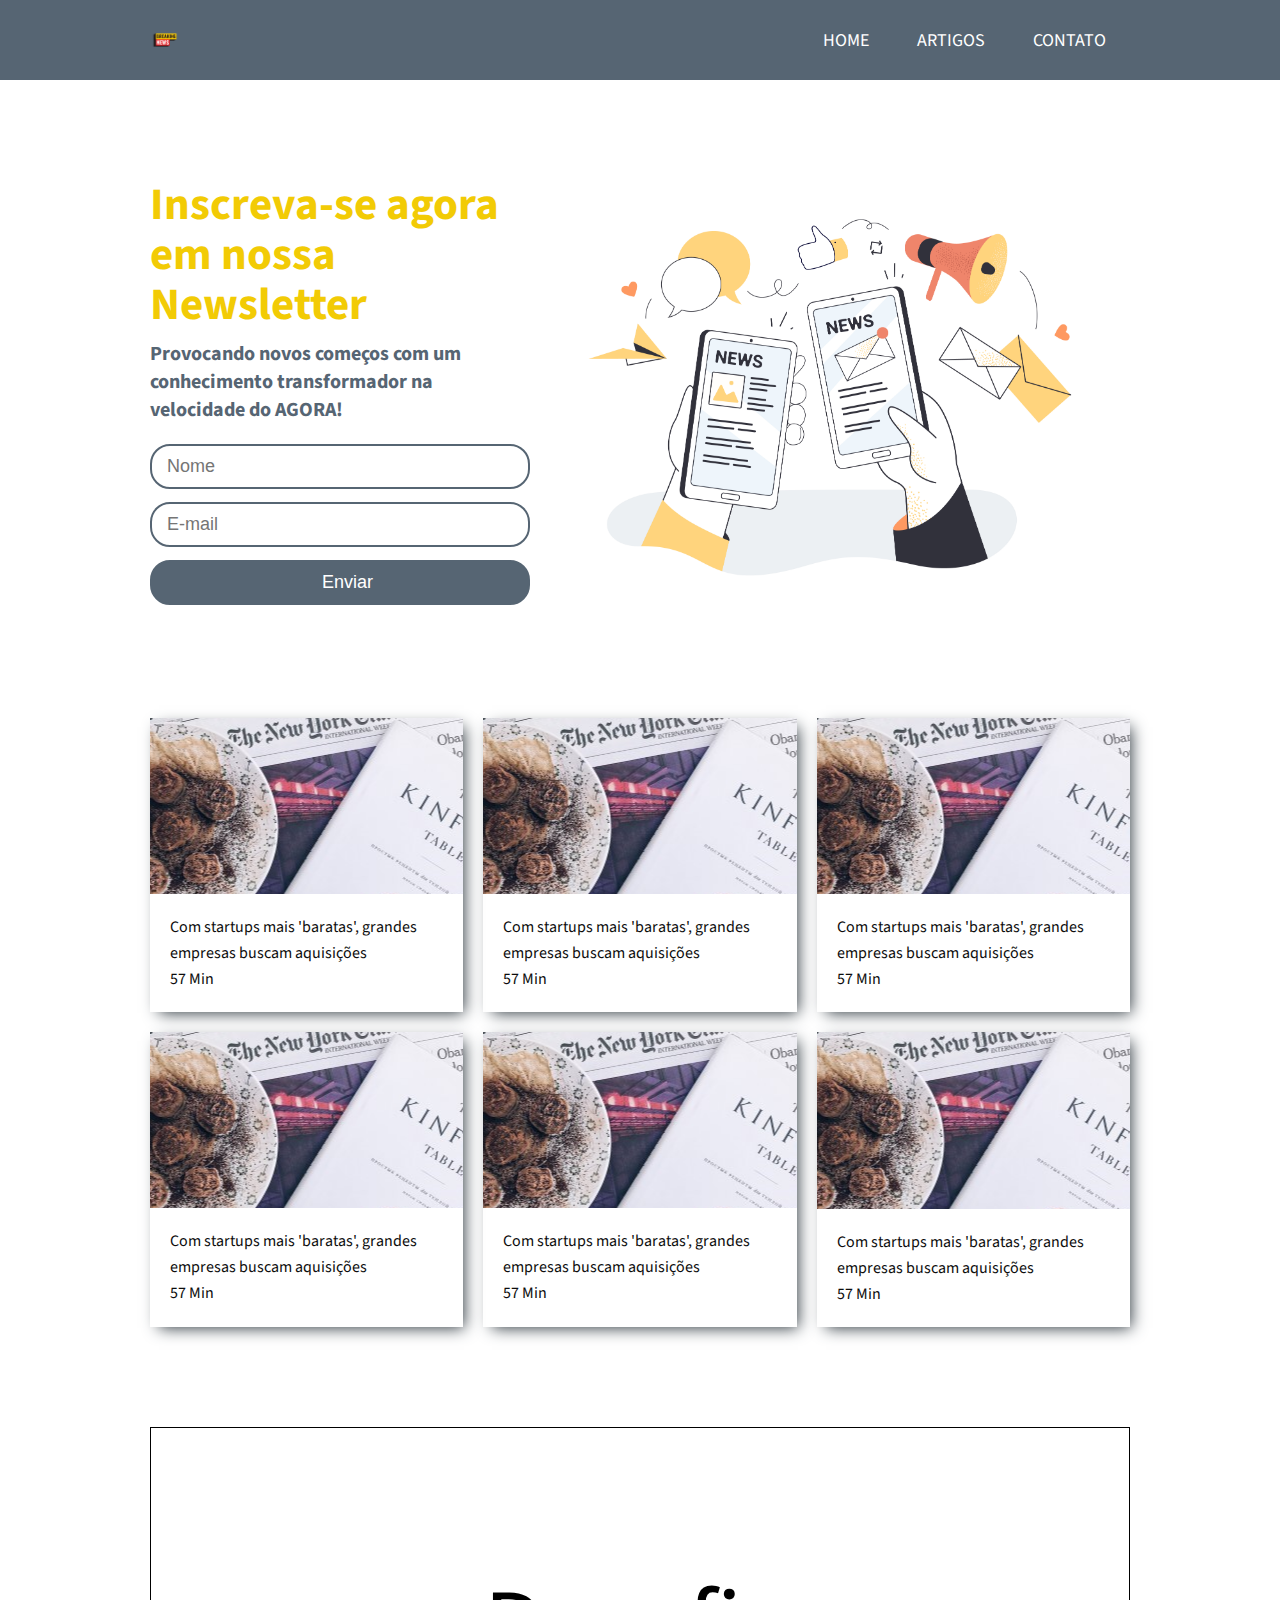
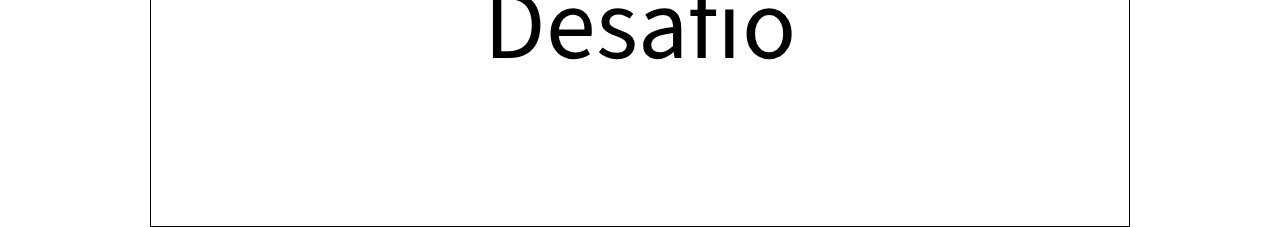
==== index.html @ 131d4e5c "primeiro upload do projeto" ====
<!DOCTYPE html>
<html lang="pt-br">
  <head>
    <title>StartSe</title>

    <meta charset="UTF-8" />
    <meta http-equiv="X-UA-Compatible" content="IE=edge" />
    <meta name="viewport" content="width=device-width, initial-scale=1.0" />

    <link rel="icon" type="image/x-icon" href="./assets/favicon.png" />
    <link rel="stylesheet" href="./styles/style.css" />
    <link rel="stylesheet" href="./styles/responsive.css" />
  </head>

  <body>
    <header>
      <div class="container">
        <img src="./assets/istockphoto-891605714-612x612-removebg-preview.png" alt="logo" />
        <div class="menu-section">
          <div class="container-menu">
            <input type="checkbox" id="checkbox-menu" />
            <label for="checkbox-menu">
              <span></span>
              <span></span>
              <span></span>
            </label>
          </div>
          <nav>
            <ul>
              <li>
                <a href="#home">Home</a>
              </li>
              <li>
                <a href="#articles">Artigos</a>
              </li>
              <li>
                <a href="#contact">Contato</a>
              </li>
            </ul>
          </nav>
        </div>
      </div>
    </header>
    <main id="home">
      <div class="container-main">
        <div>
          <h2><span>Inscreva-se agora</span></h2>
          <h2>em nossa Newsletter</h2>
          <h3>
            Provocando novos começos com um conhecimento transformador na
            velocidade do AGORA!
          </h3>
          <form>
            <input type="text" placeholder="Nome" />
            <input type="email" placeholder="E-mail" />
            <input type="submit" value="Enviar" />
          </form>
        </div>
        <img src="./assets/main-figure2.jpg" alt="" />
      </div>
    </main>
    <section id="articles" class="cards">
      <div class="card">
        <figure class="image">
          <img src="./assets/news-times.jpg" />
        </figure>

        <div class="content">
          <p class="title text--medium">
            Com startups mais 'baratas', grandes empresas buscam aquisições
          </p>
          <div class="info">
            <p class="text--medium">57 Min</p>
          </div>
        </div>
      </div>

      <div class="card">
        <figure class="image">
          <img src="./assets/news-times.jpg" />
        </figure>

        <div class="content">
          <p class="title text--medium">
            Com startups mais 'baratas', grandes empresas buscam aquisições
          </p>
          <div class="info">
            <p class="text--medium">57 Min</p>
          </div>
        </div>
      </div>

      <div class="card">
        <figure class="image">
          <img src="./assets/news-times.jpg" />
        </figure>

        <div class="content">
          <p class="title text--medium">
            Com startups mais 'baratas', grandes empresas buscam aquisições
          </p>
          <div class="info">
            <p class="text--medium">57 Min</p>
          </div>
        </div>
      </div>

      <div class="card">
        <figure class="image">
          <img src="./assets/news-times.jpg" />
        </figure>

        <div class="content">
          <p class="title text--medium">
            Com startups mais 'baratas', grandes empresas buscam aquisições
          </p>
          <div class="info">
            <p class="text--medium">57 Min</p>
          </div>
        </div>
      </div>

      <div class="card">
        <figure class="image">
          <img src="./assets/news-times.jpg" />
        </figure>

        <div class="content">
          <p class="title text--medium">
            Com startups mais 'baratas', grandes empresas buscam aquisições
          </p>
          <div class="info">
            <p class="text--medium">57 Min</p>
          </div>
        </div>
      </div>

      <div class="card">
        <figure class="image">
          <img src="./assets/news-times.jpg" />
        </figure>

        <div class="content">
          <p class="title text--medium">
            Com startups mais 'baratas', grandes empresas buscam aquisições
          </p>
          <div class="info">
            <p class="text--medium">57 Min</p>
          </div>
        </div>
      </div>
    </section>

    <section id="contact">
      <div class="desafio">Desafio</div>
    </section>

    <footer></footer>
  </body>
</html>
---- styles/style.css ----
@import url('https://fonts.googleapis.com/css2?family=Source+Sans+Pro:ital,wght@0,300;0,400;0,700;1,400&display=swap');

:root {
  font-size: 10px;
  font-family: 'Courier New', Courier, monospace;

  /*Color Variables*/
  --primary-color: #566573;
  --secondary-color: #F2CB05;
  --dark-secondary-color: #F2AC29;
  --text-color: #0D0D0D;
  --background-color: #C8C7BE;
  --hover-color:  #2F3940;
  --footer-color: #6D716C;
}

* {
  box-sizing: border-box;
text-decoration: none;
list-style: none;
margin: 0;
padding: 0;
}

html,
body {
    height: 100vh;
    font-family: "Source Sans Pro", 'Times New Roman';
    text-rendering: optimizeLegibility;
    -webkit-font-smoothing: antialiased;
} 

/* =====HEADER===== */

header {
    background-color: var(--primary-color);
}

header .container{
    display: flex;
    align-items: center;
    justify-content: space-between;
    max-width: 980px;
    height: 80px;
    margin: auto;
}

header nav ul{
    display: flex;
}

header nav ul li {
    list-style: none;
}

header nav ul li a {
    text-decoration: none;
    color: white;
    text-transform: uppercase;
    font-size: 18px;
    padding: 24px;
    transition: all 250ms linear 0s;
}

header nav ul li a:hover {
    background: rgba(255,255,255,0.15);
}

header .container img{
    height: 30px;
}

/* MAIN */
main {
    margin-bottom: 100px;
}

main .container-main{
    display: flex;
    align-items: center;
    justify-content: space-between;
    max-width: 980px;
    margin: 100px auto 0px auto;
}

h2{
    color: var(--secondary-color);
    font-size: 45px;
    line-height: 50px;
    font-weight: bold;
}

h3{
    color: var(--primary-color);
    font-size: 20px;
    line-height: 28px;
    margin: 10px 0;
}

form {
    margin-top: 20px;
}

form input {
    width: 380px;
    padding-left: 15px;
    font-size: 18px;
    height: 45px;
    margin-bottom: 13px;
    border-radius: 20px;
    border: 2px solid var(--primary-color);
}
form [type="submit"] {
    background-color: var(--primary-color);
    color: white;
}
form [type="submit"]:hover {
    cursor: pointer;
}

main .container-main img{
    width: 600px;
}

/* CARDS */

.cards {
    width: 90%;
    max-width: 980px;
    margin: auto;
    display: grid;
    grid-template-columns: repeat(auto-fit, minmax(250px, 1fr));
    grid-gap: 20px;
}

.text--medium{
    font-size: 16px;
    line-height: 26px;
    font-weight: 400;
    color: var(--text-color);
}

.card{
    display: flex;
    flex-direction: column;
    cursor: pointer;
    box-shadow: 5px 5px 15px -4px var(--hover-color);
    transition: all 0.3s ease 0s;
}

.card:hover{
    transform: translateY(-7px);
}

.image {
    width: 100%;
    padding-top: 56.25%;
    overflow: hidden;
    position: relative;
}

.image img {
    position: absolute;
    border-radius: 10px;
    top: 50%;
    left: 50%;
    transform: translate(-50%, -50%);
}

.content {
    margin:20px;
}

.title{
    margin-bottom:0px;
}

.desafio {
    font-size: 100px;
    display: flex;
    justify-content: center;
    height:400px;
    align-items: center;
    border: 1px solid black;
    margin: 100px auto;
    max-width: 980px;
}
---- styles/responsive.css ----
@media (max-width: 1000px){
  main .container-main div{
      margin: auto;
  }
  main .container-main img{
      display: none;
  }
  h2 {
      margin-left: 50px;
  }
  div h3 {
      margin-left: 50px;
  }
  form{
      display: flex;
      align-items: center;
      width: 100%;
      padding-top: 30px;
      text-align: center;
      flex-direction: column;
  }
  input {
      margin:12px;
  }

  .container {
    padding: 0px 20px;
}
}

@media (min-height: 631px) {
  .container-menu{
      display: none;
  }
}

@media (max-width: 630px) {
  nav {
      display: none;
  }
  main .container-menu img{
      display: none;
  }
  .container-menu{
      height: 100%;
      display:flex;
      align-items: center;
      justify-content: center;
  }

  #checkbox-menu {
      position: absolute;
      opacity: 0;
  }

  label{
      cursor: pointer;
      position: relative;
      display: block;
      height: 22px;
      width: 30px;
  }

  label span{
      position: absolute;
      display: block;
      height: 5px;
      width: 100%;
      background: white;
      border-radius: 30px;
      transition: 0.25s ease-in-out;
  }

  label span:nth-child(1){
      top: 0;
  }
  label span:nth-child(2){
      top: 8px;
  }
  label span:nth-child(3){
      top: 16px;
  }

  #checkbox-menu:checked + label span:nth-child(1){
      transform: rotate(-45deg);
      top: 8px
  }
  #checkbox-menu:checked + label span:nth-child(2){
      opacity: 0;
  }
  #checkbox-menu:checked + label span:nth-child(3){
      transform: rotate(45deg);
      top: 8px
  }

}
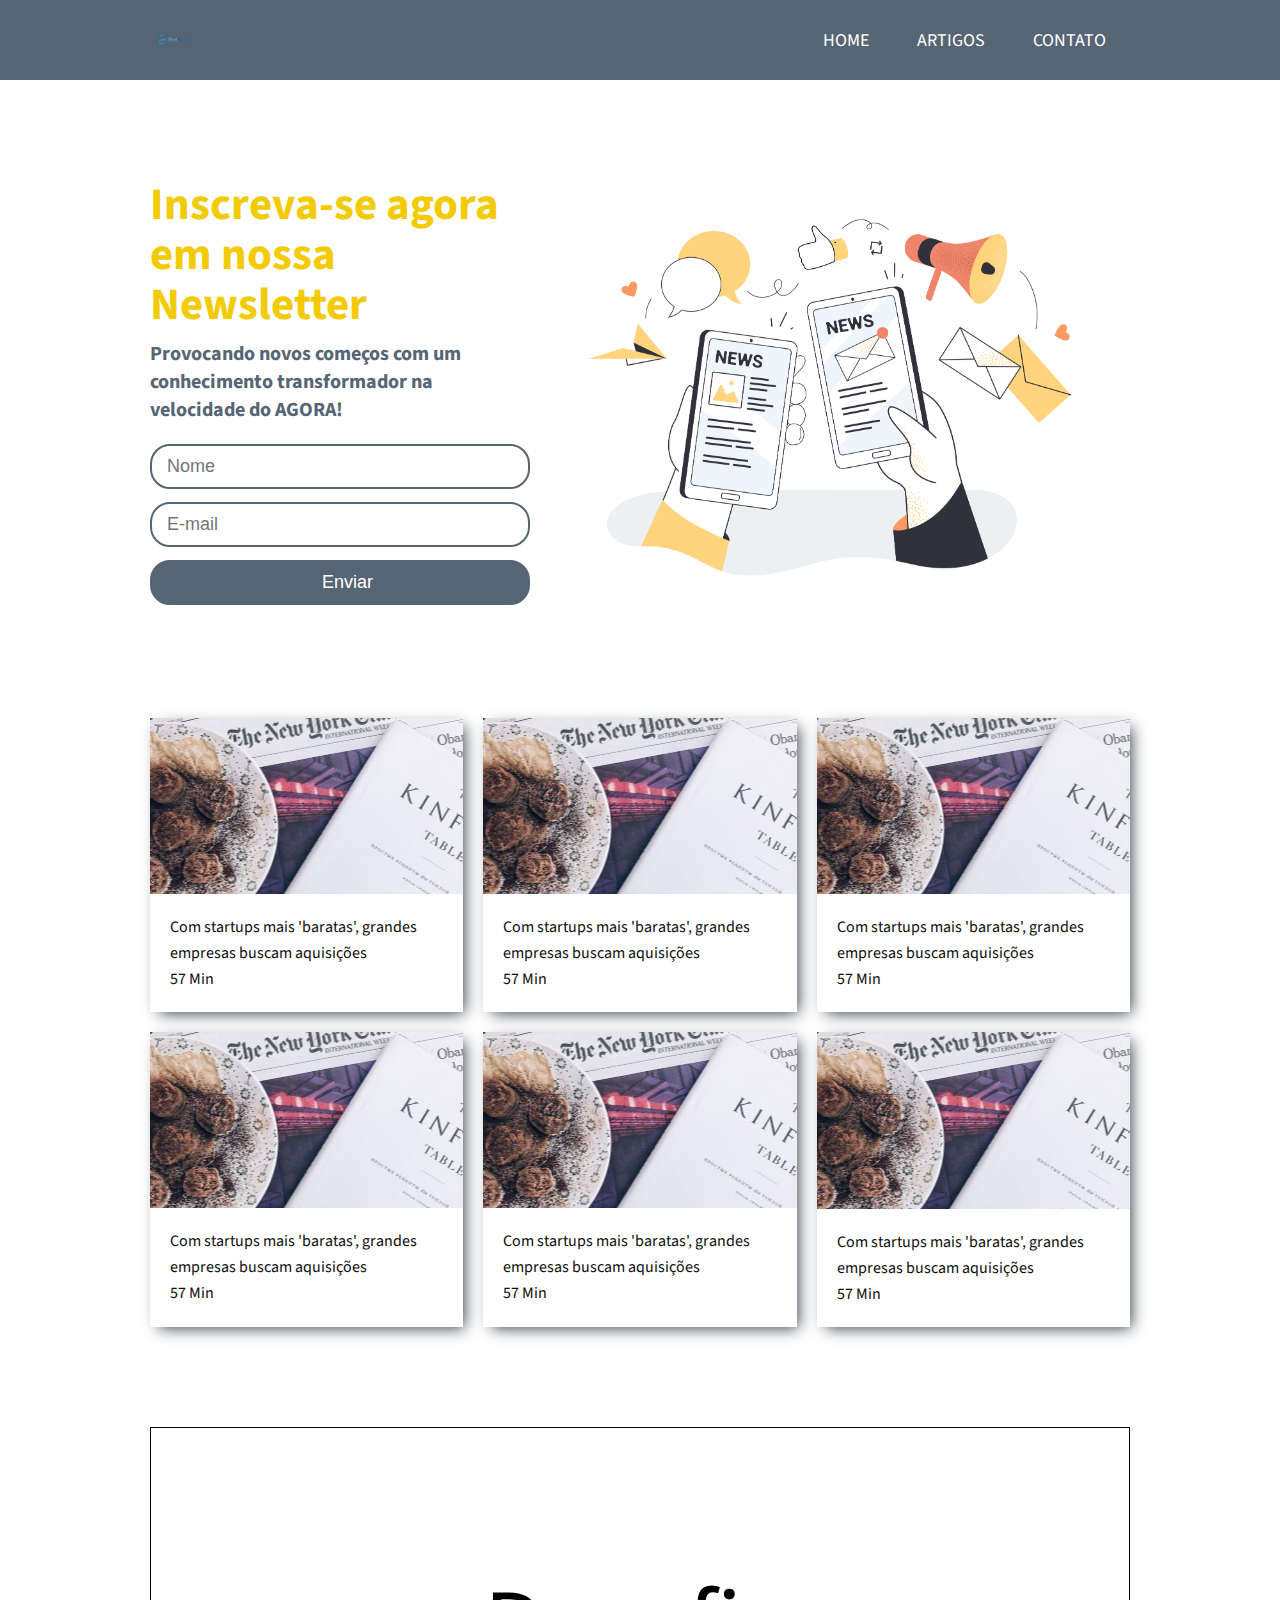
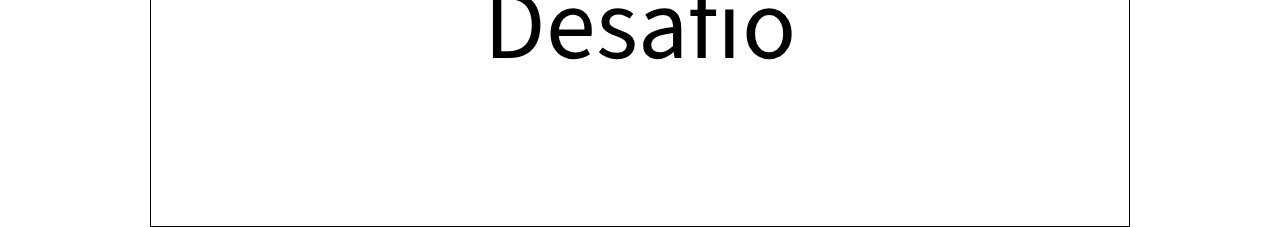
==== commit 8efb6caf: "limpeza de arquivos" ====
--- a/index.html
+++ b/index.html
@@ -15,7 +15,7 @@
   <body>
     <header>
       <div class="container">
-        <img src="./assets/istockphoto-891605714-612x612-removebg-preview.png" alt="logo" />
+        <img src="./assets/logo.png" alt="logo" />
         <div class="menu-section">
           <div class="container-menu">
             <input type="checkbox" id="checkbox-menu" />
@@ -56,7 +56,7 @@
             <input type="submit" value="Enviar" />
           </form>
         </div>
-        <img src="./assets/main-figure2.jpg" alt="" />
+        <img src="./assets/main-figure.jpg" alt="" />
       </div>
     </main>
     <section id="articles" class="cards">
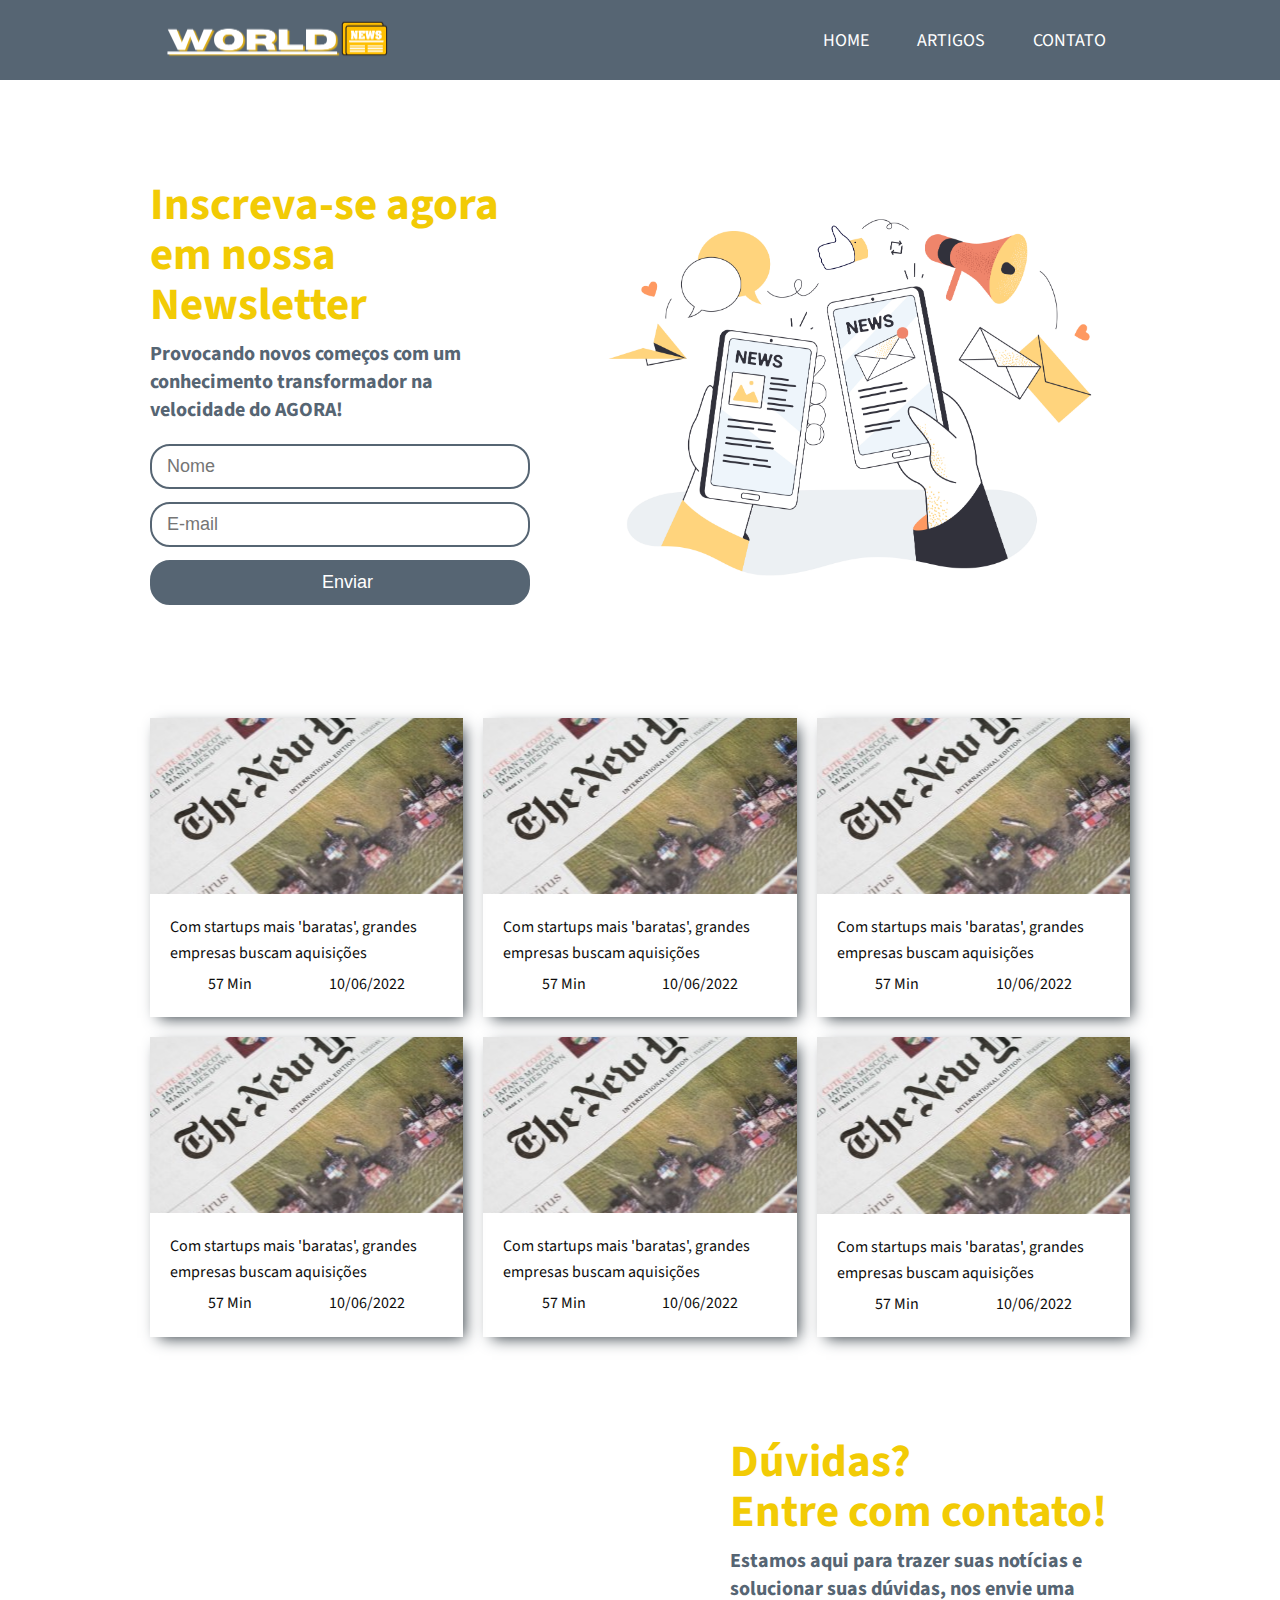
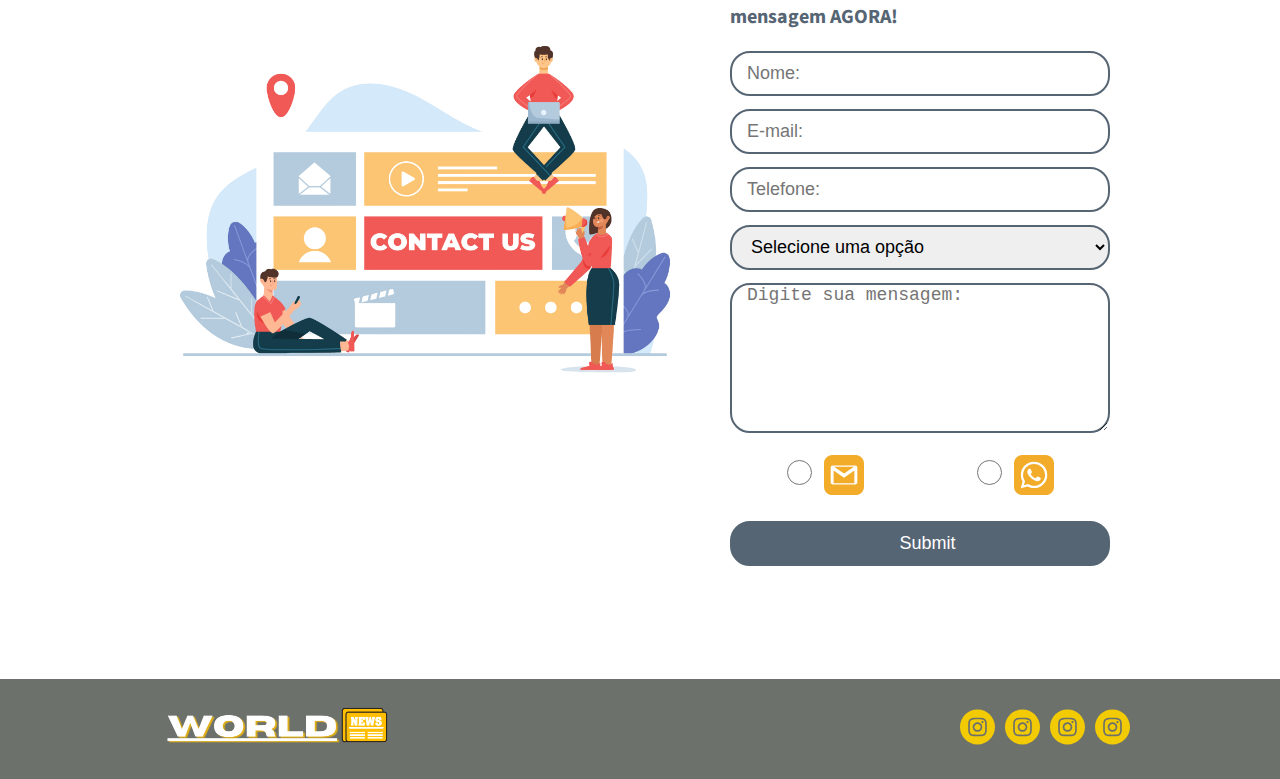
==== commit f927b632: "create contact section and footer" ====
--- a/index.html
+++ b/index.html
@@ -41,6 +41,7 @@
         </div>
       </div>
     </header>
+
     <main id="home">
       <div class="container-main">
         <div>
@@ -56,105 +57,183 @@
             <input type="submit" value="Enviar" />
           </form>
         </div>
-        <img src="./assets/main-figure.jpg" alt="" />
+        <img src="./assets/main-figure.jpg" alt="pessoas com celulares acompanhando a notícia de nossa newsletter" />
       </div>
     </main>
+    
     <section id="articles" class="cards">
       <div class="card">
         <figure class="image">
-          <img src="./assets/news-times.jpg" />
-        </figure>
-
-        <div class="content">
-          <p class="title text--medium">
-            Com startups mais 'baratas', grandes empresas buscam aquisições
-          </p>
-          <div class="info">
-            <p class="text--medium">57 Min</p>
-          </div>
-        </div>
-      </div>
-
-      <div class="card">
-        <figure class="image">
-          <img src="./assets/news-times.jpg" />
-        </figure>
-
-        <div class="content">
-          <p class="title text--medium">
-            Com startups mais 'baratas', grandes empresas buscam aquisições
-          </p>
-          <div class="info">
-            <p class="text--medium">57 Min</p>
-          </div>
-        </div>
-      </div>
-
-      <div class="card">
-        <figure class="image">
-          <img src="./assets/news-times.jpg" />
-        </figure>
-
-        <div class="content">
-          <p class="title text--medium">
-            Com startups mais 'baratas', grandes empresas buscam aquisições
-          </p>
-          <div class="info">
-            <p class="text--medium">57 Min</p>
-          </div>
-        </div>
-      </div>
-
-      <div class="card">
-        <figure class="image">
-          <img src="./assets/news-times.jpg" />
-        </figure>
-
-        <div class="content">
-          <p class="title text--medium">
-            Com startups mais 'baratas', grandes empresas buscam aquisições
-          </p>
-          <div class="info">
-            <p class="text--medium">57 Min</p>
-          </div>
-        </div>
-      </div>
-
-      <div class="card">
-        <figure class="image">
-          <img src="./assets/news-times.jpg" />
-        </figure>
-
-        <div class="content">
-          <p class="title text--medium">
-            Com startups mais 'baratas', grandes empresas buscam aquisições
-          </p>
-          <div class="info">
-            <p class="text--medium">57 Min</p>
-          </div>
-        </div>
-      </div>
-
-      <div class="card">
-        <figure class="image">
-          <img src="./assets/news-times.jpg" />
-        </figure>
-
-        <div class="content">
-          <p class="title text--medium">
-            Com startups mais 'baratas', grandes empresas buscam aquisições
-          </p>
-          <div class="info">
-            <p class="text--medium">57 Min</p>
+          <img src="./assets/news-times-new-roman.jpg" />
+        </figure>
+
+        <div class="content">
+          <p class="title text--medium">
+            Com startups mais 'baratas', grandes empresas buscam aquisições
+          </p>
+          <div class="info">
+            <p class="text--medium">57 Min</p>
+            <p class="text--medium">10/06/2022</p>
+          </div>
+        </div>
+      </div>
+
+      <div class="card">
+        <figure class="image">
+          <img src="./assets/news-times-new-roman.jpg" />
+        </figure>
+
+        <div class="content">
+          <p class="title text--medium">
+            Com startups mais 'baratas', grandes empresas buscam aquisições
+          </p>
+          <div class="info">
+            <p class="text--medium">57 Min</p>
+            <p class="text--medium">10/06/2022</p>
+          </div>
+        </div>
+      </div>
+
+      <div class="card">
+        <figure class="image">
+          <img src="./assets/news-times-new-roman.jpg" />
+        </figure>
+
+        <div class="content">
+          <p class="title text--medium">
+            Com startups mais 'baratas', grandes empresas buscam aquisições
+          </p>
+          <div class="info">
+            <p class="text--medium">57 Min</p>
+            <p class="text--medium">10/06/2022</p>
+          </div>
+        </div>
+      </div>
+
+      <div class="card">
+        <figure class="image">
+          <img src="./assets/news-times-new-roman.jpg" />
+        </figure>
+
+        <div class="content">
+          <p class="title text--medium">
+            Com startups mais 'baratas', grandes empresas buscam aquisições
+          </p>
+          <div class="info">
+            <p class="text--medium">57 Min</p>
+            <p class="text--medium">10/06/2022</p>
+          </div>
+        </div>
+      </div>
+
+      <div class="card">
+        <figure class="image">
+          <img src="./assets/news-times-new-roman.jpg" />
+        </figure>
+
+        <div class="content">
+          <p class="title text--medium">
+            Com startups mais 'baratas', grandes empresas buscam aquisições
+          </p>
+          <div class="info">
+            <p class="text--medium">57 Min</p>
+            <p class="text--medium">10/06/2022</p>
+          </div>
+        </div>
+      </div>
+
+      <div class="card">
+        <figure class="image">
+          <img src="./assets/news-times-new-roman.jpg" />
+        </figure>
+
+        <div class="content">
+          <p class="title text--medium">
+            Com startups mais 'baratas', grandes empresas buscam aquisições
+          </p>
+          <div class="info">
+            <p class="text--medium">57 Min</p>
+            <p class="text--medium">10/06/2022</p>
           </div>
         </div>
       </div>
     </section>
 
     <section id="contact">
-      <div class="desafio">Desafio</div>
+      <div class="container-contact">
+        <img src="./assets/contact.png" alt="" />
+        <div>
+          <h2><span>Dúvidas?</span></h2>
+          <h2>Entre com contato!</h2>
+          <h3>
+          Estamos aqui para trazer suas notícias e solucionar suas dúvidas, nos envie uma mensagem AGORA!
+          </h3>
+          <form>
+              <input type="text" placeholder="Nome:" required>
+              <input type="email" placeholder="E-mail:" required>
+              <input type="tel" placeholder="Telefone:" maxlength="11" required>
+
+              <select id="opt" required>
+                <option id=”nule” selected>Selecione uma opção</option>    
+                <option id=”reclamation”>Reclamação</option>    
+                <option id=”question”>Dúvida</option>    
+                <option id=”review”>Avaliação</option>    
+                <option id=”idea”>Sugestão</option>    
+              </select>
+
+              <textarea placeholder="Digite sua mensagem:"></textarea required>
+
+
+                <ul class="options">
+                  <li class="option">
+                    <input name="option" type="radio" id="option-e">
+                      <label for="option-e">
+                        <svg width="40" height="40" viewBox="0 0 24 24" xmlns="http://www.w3.org/2000/svg" fill-rule="evenodd" clip-rule="evenodd"><path d="M19 24h-14c-2.761 0-5-2.239-5-5v-14c0-2.761 2.239-5 5-5h14c2.762 0 5 2.239 5 5v14c0 2.761-2.238 5-5 5zm-.141-6.333c.63 0 1.141-.512 1.141-1.142v-9.05c0-.63-.511-1.142-1.141-1.142h-13.718c-.63 0-1.141.512-1.141 1.142v9.05c0 .63.511 1.142 1.141 1.142h13.718zm-6.859-4.058l-6.228-4.321-.014 7.712h12.457v-7.712l-6.215 4.321zm5.913-6.609c-1.745 1.215-5.913 4.153-5.913 4.153l-5.947-4.153h11.86z"/></svg>
+                      </label>
+                    </li>
+
+                  <li class="option contact-w">
+                    <input name="option" type="radio" id="option-w">
+                      <label for="option-w"><svg xmlns="http://www.w3.org/2000/svg" width="40" height="40" viewBox="0 0 24 24"><path d="M12.036 5.339c-3.635 0-6.591 2.956-6.593 6.589-.001 1.483.434 2.594 1.164 3.756l-.666 2.432 2.494-.654c1.117.663 2.184 1.061 3.595 1.061 3.632 0 6.591-2.956 6.592-6.59.003-3.641-2.942-6.593-6.586-6.594zm3.876 9.423c-.165.463-.957.885-1.337.942-.341.051-.773.072-1.248-.078-.288-.091-.657-.213-1.129-.417-1.987-.858-3.285-2.859-3.384-2.991-.099-.132-.809-1.074-.809-2.049 0-.975.512-1.454.693-1.653.182-.2.396-.25.528-.25l.38.007c.122.006.285-.046.446.34.165.397.561 1.372.611 1.471.049.099.083.215.016.347-.066.132-.099.215-.198.33l-.297.347c-.099.099-.202.206-.087.404.116.198.513.847 1.102 1.372.757.675 1.395.884 1.593.983.198.099.314.083.429-.05.116-.132.495-.578.627-.777s.264-.165.446-.099 1.156.545 1.354.645c.198.099.33.149.38.231.049.085.049.482-.116.945zm3.088-14.762h-14c-2.761 0-5 2.239-5 5v14c0 2.761 2.239 5 5 5h14c2.762 0 5-2.239 5-5v-14c0-2.761-2.238-5-5-5zm-6.967 19.862c-1.327 0-2.634-.333-3.792-.965l-4.203 1.103 1.125-4.108c-.694-1.202-1.059-2.566-1.058-3.964.002-4.372 3.558-7.928 7.928-7.928 2.121.001 4.112.827 5.609 2.325s2.321 3.491 2.32 5.609c-.002 4.372-3.559 7.928-7.929 7.928z"/></svg></label>
+                  </li>
+                </ul>
+              <input type="submit" placeholder="Enviar">
+          </form>
+        </div>
+      </div>
     </section>
 
-    <footer></footer>
+    <footer>
+      <div class="container">
+      <figure>
+        <img src="./assets/logo.png" alt="logo da newsletter worldnews"> 
+      </figure>
+
+      <div>
+        <ul class="social-links">
+          <li><a><svg width="48" height="48" viewBox="0 0 48 48" fill="none" xmlns="http://www.w3.org/2000/svg">
+<path fill-rule="evenodd" clip-rule="evenodd" d="M0 24C0 10.7452 10.7452 0 24 0C37.2548 0 48 10.7452 48 24C48 37.2548 37.2548 48 24 48C10.7452 48 0 37.2548 0 24ZM24.0012 11.2C20.5249 11.2 20.0886 11.2152 18.7233 11.2773C17.3606 11.3397 16.4305 11.5555 15.6166 11.872C14.7747 12.1989 14.0606 12.6363 13.3491 13.348C12.6371 14.0595 12.1997 14.7736 11.8717 15.6152C11.5544 16.4294 11.3384 17.3598 11.2771 18.7219C11.216 20.0873 11.2 20.5238 11.2 24.0001C11.2 27.4764 11.2155 27.9114 11.2773 29.2767C11.34 30.6394 11.5557 31.5695 11.872 32.3834C12.1992 33.2253 12.6365 33.9394 13.3483 34.6509C14.0595 35.3629 14.7736 35.8013 15.615 36.1283C16.4294 36.4448 17.3598 36.6605 18.7222 36.7229C20.0876 36.7851 20.5236 36.8003 23.9996 36.8003C27.4762 36.8003 27.9111 36.7851 29.2765 36.7229C30.6391 36.6605 31.5703 36.4448 32.3848 36.1283C33.2264 35.8013 33.9394 35.3629 34.6506 34.6509C35.3626 33.9394 35.8 33.2253 36.128 32.3837C36.4427 31.5695 36.6587 30.6391 36.7227 29.277C36.784 27.9116 36.8 27.4764 36.8 24.0001C36.8 20.5238 36.784 20.0876 36.7227 18.7222C36.6587 17.3595 36.4427 16.4294 36.128 15.6155C35.8 14.7736 35.3626 14.0595 34.6506 13.348C33.9386 12.636 33.2266 12.1987 32.384 11.872C31.5679 11.5555 30.6373 11.3397 29.2746 11.2773C27.9092 11.2152 27.4746 11.2 23.9972 11.2H24.0012Z" fill="black"/>
+<path fill-rule="evenodd" clip-rule="evenodd" d="M22.8529 13.5067C23.1937 13.5062 23.574 13.5067 24.0012 13.5067C27.4188 13.5067 27.8239 13.519 29.1735 13.5803C30.4215 13.6374 31.0989 13.8459 31.5501 14.0211C32.1474 14.2531 32.5733 14.5304 33.021 14.9784C33.469 15.4264 33.7464 15.8531 33.9789 16.4505C34.1541 16.9011 34.3629 17.5785 34.4197 18.8265C34.481 20.1758 34.4944 20.5812 34.4944 23.9972C34.4944 27.4132 34.481 27.8186 34.4197 29.1679C34.3626 30.4159 34.1541 31.0933 33.9789 31.5439C33.7469 32.1413 33.469 32.5666 33.021 33.0144C32.573 33.4624 32.1477 33.7397 31.5501 33.9717C31.0994 34.1477 30.4215 34.3557 29.1735 34.4128C27.8242 34.4741 27.4188 34.4874 24.0012 34.4874C20.5833 34.4874 20.1782 34.4741 18.8289 34.4128C17.5809 34.3552 16.9035 34.1466 16.4521 33.9714C15.8547 33.7394 15.428 33.4621 14.98 33.0141C14.532 32.5661 14.2547 32.1405 14.0222 31.5429C13.847 31.0922 13.6382 30.4149 13.5814 29.1669C13.52 27.8175 13.5078 27.4122 13.5078 23.994C13.5078 20.5758 13.52 20.1726 13.5814 18.8233C13.6384 17.5753 13.847 16.8979 14.0222 16.4467C14.2542 15.8494 14.532 15.4227 14.98 14.9747C15.428 14.5267 15.8547 14.2494 16.4521 14.0168C16.9033 13.8408 17.5809 13.6328 18.8289 13.5755C20.0097 13.5222 20.4673 13.5062 22.8529 13.5035V13.5067ZM30.8338 15.632C29.9858 15.632 29.2978 16.3193 29.2978 17.1675C29.2978 18.0155 29.9858 18.7035 30.8338 18.7035C31.6818 18.7035 32.3698 18.0155 32.3698 17.1675C32.3698 16.3195 31.6818 15.632 30.8338 15.632ZM24.0012 17.4267C20.371 17.4267 17.4278 20.37 17.4278 24.0001C17.4278 27.6303 20.371 30.5722 24.0012 30.5722C27.6314 30.5722 30.5735 27.6303 30.5735 24.0001C30.5735 20.37 27.6314 17.4267 24.0012 17.4267Z" fill="black"/>
+<path fill-rule="evenodd" clip-rule="evenodd" d="M24.0012 19.7334C26.3575 19.7334 28.2679 21.6436 28.2679 24.0001C28.2679 26.3564 26.3575 28.2668 24.0012 28.2668C21.6446 28.2668 19.7345 26.3564 19.7345 24.0001C19.7345 21.6436 21.6446 19.7334 24.0012 19.7334Z" fill="black"/>
+</svg></a></li>
+          <li><svg width="48" height="48" viewBox="0 0 48 48" fill="none" xmlns="http://www.w3.org/2000/svg">
+<path fill-rule="evenodd" clip-rule="evenodd" d="M0 24C0 10.7452 10.7452 0 24 0C37.2548 0 48 10.7452 48 24C48 37.2548 37.2548 48 24 48C10.7452 48 0 37.2548 0 24ZM24.0012 11.2C20.5249 11.2 20.0886 11.2152 18.7233 11.2773C17.3606 11.3397 16.4305 11.5555 15.6166 11.872C14.7747 12.1989 14.0606 12.6363 13.3491 13.348C12.6371 14.0595 12.1997 14.7736 11.8717 15.6152C11.5544 16.4294 11.3384 17.3598 11.2771 18.7219C11.216 20.0873 11.2 20.5238 11.2 24.0001C11.2 27.4764 11.2155 27.9114 11.2773 29.2767C11.34 30.6394 11.5557 31.5695 11.872 32.3834C12.1992 33.2253 12.6365 33.9394 13.3483 34.6509C14.0595 35.3629 14.7736 35.8013 15.615 36.1283C16.4294 36.4448 17.3598 36.6605 18.7222 36.7229C20.0876 36.7851 20.5236 36.8003 23.9996 36.8003C27.4762 36.8003 27.9111 36.7851 29.2765 36.7229C30.6391 36.6605 31.5703 36.4448 32.3848 36.1283C33.2264 35.8013 33.9394 35.3629 34.6506 34.6509C35.3626 33.9394 35.8 33.2253 36.128 32.3837C36.4427 31.5695 36.6587 30.6391 36.7227 29.277C36.784 27.9116 36.8 27.4764 36.8 24.0001C36.8 20.5238 36.784 20.0876 36.7227 18.7222C36.6587 17.3595 36.4427 16.4294 36.128 15.6155C35.8 14.7736 35.3626 14.0595 34.6506 13.348C33.9386 12.636 33.2266 12.1987 32.384 11.872C31.5679 11.5555 30.6373 11.3397 29.2746 11.2773C27.9092 11.2152 27.4746 11.2 23.9972 11.2H24.0012Z" fill="black"/>
+<path fill-rule="evenodd" clip-rule="evenodd" d="M22.8529 13.5067C23.1937 13.5062 23.574 13.5067 24.0012 13.5067C27.4188 13.5067 27.8239 13.519 29.1735 13.5803C30.4215 13.6374 31.0989 13.8459 31.5501 14.0211C32.1474 14.2531 32.5733 14.5304 33.021 14.9784C33.469 15.4264 33.7464 15.8531 33.9789 16.4505C34.1541 16.9011 34.3629 17.5785 34.4197 18.8265C34.481 20.1758 34.4944 20.5812 34.4944 23.9972C34.4944 27.4132 34.481 27.8186 34.4197 29.1679C34.3626 30.4159 34.1541 31.0933 33.9789 31.5439C33.7469 32.1413 33.469 32.5666 33.021 33.0144C32.573 33.4624 32.1477 33.7397 31.5501 33.9717C31.0994 34.1477 30.4215 34.3557 29.1735 34.4128C27.8242 34.4741 27.4188 34.4874 24.0012 34.4874C20.5833 34.4874 20.1782 34.4741 18.8289 34.4128C17.5809 34.3552 16.9035 34.1466 16.4521 33.9714C15.8547 33.7394 15.428 33.4621 14.98 33.0141C14.532 32.5661 14.2547 32.1405 14.0222 31.5429C13.847 31.0922 13.6382 30.4149 13.5814 29.1669C13.52 27.8175 13.5078 27.4122 13.5078 23.994C13.5078 20.5758 13.52 20.1726 13.5814 18.8233C13.6384 17.5753 13.847 16.8979 14.0222 16.4467C14.2542 15.8494 14.532 15.4227 14.98 14.9747C15.428 14.5267 15.8547 14.2494 16.4521 14.0168C16.9033 13.8408 17.5809 13.6328 18.8289 13.5755C20.0097 13.5222 20.4673 13.5062 22.8529 13.5035V13.5067ZM30.8338 15.632C29.9858 15.632 29.2978 16.3193 29.2978 17.1675C29.2978 18.0155 29.9858 18.7035 30.8338 18.7035C31.6818 18.7035 32.3698 18.0155 32.3698 17.1675C32.3698 16.3195 31.6818 15.632 30.8338 15.632ZM24.0012 17.4267C20.371 17.4267 17.4278 20.37 17.4278 24.0001C17.4278 27.6303 20.371 30.5722 24.0012 30.5722C27.6314 30.5722 30.5735 27.6303 30.5735 24.0001C30.5735 20.37 27.6314 17.4267 24.0012 17.4267Z" fill="black"/>
+<path fill-rule="evenodd" clip-rule="evenodd" d="M24.0012 19.7334C26.3575 19.7334 28.2679 21.6436 28.2679 24.0001C28.2679 26.3564 26.3575 28.2668 24.0012 28.2668C21.6446 28.2668 19.7345 26.3564 19.7345 24.0001C19.7345 21.6436 21.6446 19.7334 24.0012 19.7334Z" fill="black"/>
+</svg></li>
+          <li><svg width="48" height="48" viewBox="0 0 48 48" fill="none" xmlns="http://www.w3.org/2000/svg">
+<path fill-rule="evenodd" clip-rule="evenodd" d="M0 24C0 10.7452 10.7452 0 24 0C37.2548 0 48 10.7452 48 24C48 37.2548 37.2548 48 24 48C10.7452 48 0 37.2548 0 24ZM24.0012 11.2C20.5249 11.2 20.0886 11.2152 18.7233 11.2773C17.3606 11.3397 16.4305 11.5555 15.6166 11.872C14.7747 12.1989 14.0606 12.6363 13.3491 13.348C12.6371 14.0595 12.1997 14.7736 11.8717 15.6152C11.5544 16.4294 11.3384 17.3598 11.2771 18.7219C11.216 20.0873 11.2 20.5238 11.2 24.0001C11.2 27.4764 11.2155 27.9114 11.2773 29.2767C11.34 30.6394 11.5557 31.5695 11.872 32.3834C12.1992 33.2253 12.6365 33.9394 13.3483 34.6509C14.0595 35.3629 14.7736 35.8013 15.615 36.1283C16.4294 36.4448 17.3598 36.6605 18.7222 36.7229C20.0876 36.7851 20.5236 36.8003 23.9996 36.8003C27.4762 36.8003 27.9111 36.7851 29.2765 36.7229C30.6391 36.6605 31.5703 36.4448 32.3848 36.1283C33.2264 35.8013 33.9394 35.3629 34.6506 34.6509C35.3626 33.9394 35.8 33.2253 36.128 32.3837C36.4427 31.5695 36.6587 30.6391 36.7227 29.277C36.784 27.9116 36.8 27.4764 36.8 24.0001C36.8 20.5238 36.784 20.0876 36.7227 18.7222C36.6587 17.3595 36.4427 16.4294 36.128 15.6155C35.8 14.7736 35.3626 14.0595 34.6506 13.348C33.9386 12.636 33.2266 12.1987 32.384 11.872C31.5679 11.5555 30.6373 11.3397 29.2746 11.2773C27.9092 11.2152 27.4746 11.2 23.9972 11.2H24.0012Z" fill="black"/>
+<path fill-rule="evenodd" clip-rule="evenodd" d="M22.8529 13.5067C23.1937 13.5062 23.574 13.5067 24.0012 13.5067C27.4188 13.5067 27.8239 13.519 29.1735 13.5803C30.4215 13.6374 31.0989 13.8459 31.5501 14.0211C32.1474 14.2531 32.5733 14.5304 33.021 14.9784C33.469 15.4264 33.7464 15.8531 33.9789 16.4505C34.1541 16.9011 34.3629 17.5785 34.4197 18.8265C34.481 20.1758 34.4944 20.5812 34.4944 23.9972C34.4944 27.4132 34.481 27.8186 34.4197 29.1679C34.3626 30.4159 34.1541 31.0933 33.9789 31.5439C33.7469 32.1413 33.469 32.5666 33.021 33.0144C32.573 33.4624 32.1477 33.7397 31.5501 33.9717C31.0994 34.1477 30.4215 34.3557 29.1735 34.4128C27.8242 34.4741 27.4188 34.4874 24.0012 34.4874C20.5833 34.4874 20.1782 34.4741 18.8289 34.4128C17.5809 34.3552 16.9035 34.1466 16.4521 33.9714C15.8547 33.7394 15.428 33.4621 14.98 33.0141C14.532 32.5661 14.2547 32.1405 14.0222 31.5429C13.847 31.0922 13.6382 30.4149 13.5814 29.1669C13.52 27.8175 13.5078 27.4122 13.5078 23.994C13.5078 20.5758 13.52 20.1726 13.5814 18.8233C13.6384 17.5753 13.847 16.8979 14.0222 16.4467C14.2542 15.8494 14.532 15.4227 14.98 14.9747C15.428 14.5267 15.8547 14.2494 16.4521 14.0168C16.9033 13.8408 17.5809 13.6328 18.8289 13.5755C20.0097 13.5222 20.4673 13.5062 22.8529 13.5035V13.5067ZM30.8338 15.632C29.9858 15.632 29.2978 16.3193 29.2978 17.1675C29.2978 18.0155 29.9858 18.7035 30.8338 18.7035C31.6818 18.7035 32.3698 18.0155 32.3698 17.1675C32.3698 16.3195 31.6818 15.632 30.8338 15.632ZM24.0012 17.4267C20.371 17.4267 17.4278 20.37 17.4278 24.0001C17.4278 27.6303 20.371 30.5722 24.0012 30.5722C27.6314 30.5722 30.5735 27.6303 30.5735 24.0001C30.5735 20.37 27.6314 17.4267 24.0012 17.4267Z" fill="black"/>
+<path fill-rule="evenodd" clip-rule="evenodd" d="M24.0012 19.7334C26.3575 19.7334 28.2679 21.6436 28.2679 24.0001C28.2679 26.3564 26.3575 28.2668 24.0012 28.2668C21.6446 28.2668 19.7345 26.3564 19.7345 24.0001C19.7345 21.6436 21.6446 19.7334 24.0012 19.7334Z" fill="black"/>
+</svg></li>
+          <li><svg width="48" height="48" viewBox="0 0 48 48" fill="none" xmlns="http://www.w3.org/2000/svg">
+<path fill-rule="evenodd" clip-rule="evenodd" d="M0 24C0 10.7452 10.7452 0 24 0C37.2548 0 48 10.7452 48 24C48 37.2548 37.2548 48 24 48C10.7452 48 0 37.2548 0 24ZM24.0012 11.2C20.5249 11.2 20.0886 11.2152 18.7233 11.2773C17.3606 11.3397 16.4305 11.5555 15.6166 11.872C14.7747 12.1989 14.0606 12.6363 13.3491 13.348C12.6371 14.0595 12.1997 14.7736 11.8717 15.6152C11.5544 16.4294 11.3384 17.3598 11.2771 18.7219C11.216 20.0873 11.2 20.5238 11.2 24.0001C11.2 27.4764 11.2155 27.9114 11.2773 29.2767C11.34 30.6394 11.5557 31.5695 11.872 32.3834C12.1992 33.2253 12.6365 33.9394 13.3483 34.6509C14.0595 35.3629 14.7736 35.8013 15.615 36.1283C16.4294 36.4448 17.3598 36.6605 18.7222 36.7229C20.0876 36.7851 20.5236 36.8003 23.9996 36.8003C27.4762 36.8003 27.9111 36.7851 29.2765 36.7229C30.6391 36.6605 31.5703 36.4448 32.3848 36.1283C33.2264 35.8013 33.9394 35.3629 34.6506 34.6509C35.3626 33.9394 35.8 33.2253 36.128 32.3837C36.4427 31.5695 36.6587 30.6391 36.7227 29.277C36.784 27.9116 36.8 27.4764 36.8 24.0001C36.8 20.5238 36.784 20.0876 36.7227 18.7222C36.6587 17.3595 36.4427 16.4294 36.128 15.6155C35.8 14.7736 35.3626 14.0595 34.6506 13.348C33.9386 12.636 33.2266 12.1987 32.384 11.872C31.5679 11.5555 30.6373 11.3397 29.2746 11.2773C27.9092 11.2152 27.4746 11.2 23.9972 11.2H24.0012Z" fill="black"/>
+<path fill-rule="evenodd" clip-rule="evenodd" d="M22.8529 13.5067C23.1937 13.5062 23.574 13.5067 24.0012 13.5067C27.4188 13.5067 27.8239 13.519 29.1735 13.5803C30.4215 13.6374 31.0989 13.8459 31.5501 14.0211C32.1474 14.2531 32.5733 14.5304 33.021 14.9784C33.469 15.4264 33.7464 15.8531 33.9789 16.4505C34.1541 16.9011 34.3629 17.5785 34.4197 18.8265C34.481 20.1758 34.4944 20.5812 34.4944 23.9972C34.4944 27.4132 34.481 27.8186 34.4197 29.1679C34.3626 30.4159 34.1541 31.0933 33.9789 31.5439C33.7469 32.1413 33.469 32.5666 33.021 33.0144C32.573 33.4624 32.1477 33.7397 31.5501 33.9717C31.0994 34.1477 30.4215 34.3557 29.1735 34.4128C27.8242 34.4741 27.4188 34.4874 24.0012 34.4874C20.5833 34.4874 20.1782 34.4741 18.8289 34.4128C17.5809 34.3552 16.9035 34.1466 16.4521 33.9714C15.8547 33.7394 15.428 33.4621 14.98 33.0141C14.532 32.5661 14.2547 32.1405 14.0222 31.5429C13.847 31.0922 13.6382 30.4149 13.5814 29.1669C13.52 27.8175 13.5078 27.4122 13.5078 23.994C13.5078 20.5758 13.52 20.1726 13.5814 18.8233C13.6384 17.5753 13.847 16.8979 14.0222 16.4467C14.2542 15.8494 14.532 15.4227 14.98 14.9747C15.428 14.5267 15.8547 14.2494 16.4521 14.0168C16.9033 13.8408 17.5809 13.6328 18.8289 13.5755C20.0097 13.5222 20.4673 13.5062 22.8529 13.5035V13.5067ZM30.8338 15.632C29.9858 15.632 29.2978 16.3193 29.2978 17.1675C29.2978 18.0155 29.9858 18.7035 30.8338 18.7035C31.6818 18.7035 32.3698 18.0155 32.3698 17.1675C32.3698 16.3195 31.6818 15.632 30.8338 15.632ZM24.0012 17.4267C20.371 17.4267 17.4278 20.37 17.4278 24.0001C17.4278 27.6303 20.371 30.5722 24.0012 30.5722C27.6314 30.5722 30.5735 27.6303 30.5735 24.0001C30.5735 20.37 27.6314 17.4267 24.0012 17.4267Z" fill="black"/>
+<path fill-rule="evenodd" clip-rule="evenodd" d="M24.0012 19.7334C26.3575 19.7334 28.2679 21.6436 28.2679 24.0001C28.2679 26.3564 26.3575 28.2668 24.0012 28.2668C21.6446 28.2668 19.7345 26.3564 19.7345 24.0001C19.7345 21.6436 21.6446 19.7334 24.0012 19.7334Z" fill="black"/>
+</svg></li>
+        </ul>
+      </div>
+    </div>
+    </footer>
   </body>
 </html>
--- a/styles/style.css
+++ b/styles/style.css
@@ -2,188 +2,259 @@
 
 :root {
   font-size: 10px;
-  font-family: 'Courier New', Courier, monospace;
+  font-family: 'Source Sans Pro', 'Times New Roman';
 
   /*Color Variables*/
   --primary-color: #566573;
-  --secondary-color: #F2CB05;
-  --dark-secondary-color: #F2AC29;
-  --text-color: #0D0D0D;
-  --background-color: #C8C7BE;
-  --hover-color:  #2F3940;
-  --footer-color: #6D716C;
+  --secondary-color: #f2cb05;
+  --dark-secondary-color: #f2ac29;
+  --text-color: #0d0d0d;
+  --background-color: #c8c7be;
+  --hover-color: #2f3940;
+  --footer-color: #6d716c;
 }
 
 * {
   box-sizing: border-box;
-text-decoration: none;
-list-style: none;
-margin: 0;
-padding: 0;
+  text-decoration: none;
+  list-style: none;
+  margin: 0;
+  padding: 0;
 }
 
 html,
 body {
-    height: 100vh;
-    font-family: "Source Sans Pro", 'Times New Roman';
-    text-rendering: optimizeLegibility;
-    -webkit-font-smoothing: antialiased;
-} 
+  height: 100vh;
+  text-rendering: optimizeLegibility;
+  -webkit-font-smoothing: antialiased;
+  scroll-behavior: smooth;
+}
 
 /* =====HEADER===== */
 
 header {
-    background-color: var(--primary-color);
-}
-
-header .container{
-    display: flex;
-    align-items: center;
-    justify-content: space-between;
-    max-width: 980px;
-    height: 80px;
-    margin: auto;
-}
-
-header nav ul{
-    display: flex;
-}
-
-header nav ul li {
-    list-style: none;
+  background-color: var(--primary-color);
+}
+
+header .container {
+  display: flex;
+  align-items: center;
+  justify-content: space-between;
+  max-width: 980px;
+  height: 80px;
+  margin: auto;
+}
+
+header nav ul {
+  display: flex;
 }
 
 header nav ul li a {
-    text-decoration: none;
-    color: white;
-    text-transform: uppercase;
-    font-size: 18px;
-    padding: 24px;
-    transition: all 250ms linear 0s;
+  text-decoration: none;
+  color: white;
+  text-transform: uppercase;
+  font-size: 18px;
+  padding: 24px;
+  transition: all 250ms linear 0s;
 }
 
 header nav ul li a:hover {
-    background: rgba(255,255,255,0.15);
-}
-
-header .container img{
-    height: 30px;
+  background: rgba(242, 203, 5, 0.3);
+}
+
+header .container img {
+  width: 25rem;
 }
 
 /* MAIN */
 main {
-    margin-bottom: 100px;
-}
-
-main .container-main{
-    display: flex;
-    align-items: center;
-    justify-content: space-between;
-    max-width: 980px;
-    margin: 100px auto 0px auto;
-}
-
-h2{
-    color: var(--secondary-color);
-    font-size: 45px;
-    line-height: 50px;
-    font-weight: bold;
-}
-
-h3{
-    color: var(--primary-color);
-    font-size: 20px;
-    line-height: 28px;
-    margin: 10px 0;
+  margin-bottom: 100px;
+}
+
+main .container-main {
+  display: flex;
+  align-items: center;
+  justify-content: space-between;
+  max-width: 980px;
+  margin: 100px auto 0px auto;
+  gap: 2rem;
+}
+
+h2 {
+  color: var(--secondary-color);
+  font-size: 45px;
+  line-height: 50px;
+  font-weight: bold;
+}
+
+h3 {
+  color: var(--primary-color);
+  font-size: 20px;
+  line-height: 28px;
+  margin: 10px 0;
 }
 
 form {
-    margin-top: 20px;
-}
-
-form input {
-    width: 380px;
-    padding-left: 15px;
-    font-size: 18px;
-    height: 45px;
-    margin-bottom: 13px;
-    border-radius: 20px;
-    border: 2px solid var(--primary-color);
-}
-form [type="submit"] {
-    background-color: var(--primary-color);
-    color: white;
-}
-form [type="submit"]:hover {
-    cursor: pointer;
-}
-
-main .container-main img{
-    width: 600px;
+  margin-top: 20px;
+}
+
+form input,
+form select,
+form textarea {
+  width: 380px;
+  padding-left: 15px;
+  font-size: 18px;
+  height: 45px;
+  margin-bottom: 13px;
+  border-radius: 20px;
+  border: 2px solid var(--primary-color);
+}
+
+form textarea {
+  width: 38rem;
+  height: 15rem;
+}
+
+form input[type='radio'] {
+  width: 25px;
+  margin-right: 10px;
+}
+
+form .options {
+  display: flex;
+  width: 38rem;
+  align-items: center;
+  justify-content: space-around;
+  margin-bottom: 1.3rem;
+}
+
+form .option svg path {
+  fill: var(--dark-secondary-color);
+}
+
+form [type='submit'] {
+  background-color: var(--primary-color);
+  color: white;
+}
+form [type='submit']:hover {
+  cursor: pointer;
+  background-color: var(--hover-color);
+  transition: 200ms;
+}
+
+main .container-main img {
+  width: 600px;
 }
 
 /* CARDS */
 
 .cards {
-    width: 90%;
-    max-width: 980px;
-    margin: auto;
-    display: grid;
-    grid-template-columns: repeat(auto-fit, minmax(250px, 1fr));
-    grid-gap: 20px;
-}
-
-.text--medium{
-    font-size: 16px;
-    line-height: 26px;
-    font-weight: 400;
-    color: var(--text-color);
-}
-
-.card{
-    display: flex;
-    flex-direction: column;
-    cursor: pointer;
-    box-shadow: 5px 5px 15px -4px var(--hover-color);
-    transition: all 0.3s ease 0s;
-}
-
-.card:hover{
-    transform: translateY(-7px);
+  width: 90%;
+  max-width: 980px;
+  margin: auto;
+  display: grid;
+  grid-template-columns: repeat(auto-fit, minmax(250px, 1fr));
+  grid-gap: 20px;
+}
+
+.info {
+  display: flex;
+  align-items: center;
+  justify-content: space-around;
+  margin-top: 0.5rem;
+}
+
+.text--medium {
+  font-size: 16px;
+  line-height: 26px;
+  font-weight: 400;
+  color: var(--text-color);
+}
+
+.card {
+  display: flex;
+  flex-direction: column;
+  cursor: pointer;
+  box-shadow: 5px 5px 15px -4px var(--hover-color);
+  transition: all 0.3s ease 0s;
+}
+
+.card:hover {
+  transform: translateY(-7px);
 }
 
 .image {
-    width: 100%;
-    padding-top: 56.25%;
-    overflow: hidden;
-    position: relative;
+  width: 100%;
+  padding-top: 56.25%;
+  overflow: hidden;
+  position: relative;
 }
 
 .image img {
-    position: absolute;
-    border-radius: 10px;
-    top: 50%;
-    left: 50%;
-    transform: translate(-50%, -50%);
+  position: absolute;
+  border-radius: 10px;
+  top: 50%;
+  left: 50%;
+  transform: translate(-50%, -50%);
 }
 
 .content {
-    margin:20px;
-}
-
-.title{
-    margin-bottom:0px;
-}
-
-.desafio {
-    font-size: 100px;
-    display: flex;
-    justify-content: center;
-    height:400px;
-    align-items: center;
-    border: 1px solid black;
-    margin: 100px auto;
-    max-width: 980px;
-}
-
-
+  margin: 20px;
+}
+
+.title {
+  margin-bottom: 0px;
+}
+
+#contact {
+  margin-bottom: 10rem;
+}
+
+#contact .container-contact {
+  display: flex;
+  align-items: center;
+  justify-content: space-between;
+  max-width: 980px;
+  margin: 100px auto 0px auto;
+  gap: 3rem;
+}
+
+#contact .container-contact img {
+  width: 550px;
+}
+
+footer {
+  background-color: var(--footer-color);
+}
+
+footer .container {
+  display: flex;
+  align-items: center;
+  justify-content: space-between;
+  max-width: 980px;
+  height: 10rem;
+  margin: auto;
+}
+
+footer figure img {
+  width: 25rem;
+}
+
+footer .social-links {
+  display: flex;
+  align-items: center;
+  gap: 1rem;
+}
+
+footer .social-links svg {
+  width: 3.5rem;
+}
+
+footer .social-links svg path {
+  fill: var(--secondary-color);
+}
+
+footer .social-links svg path:hover {
+  fill: var(--hover-color);
+  cursor: pointer;
+}
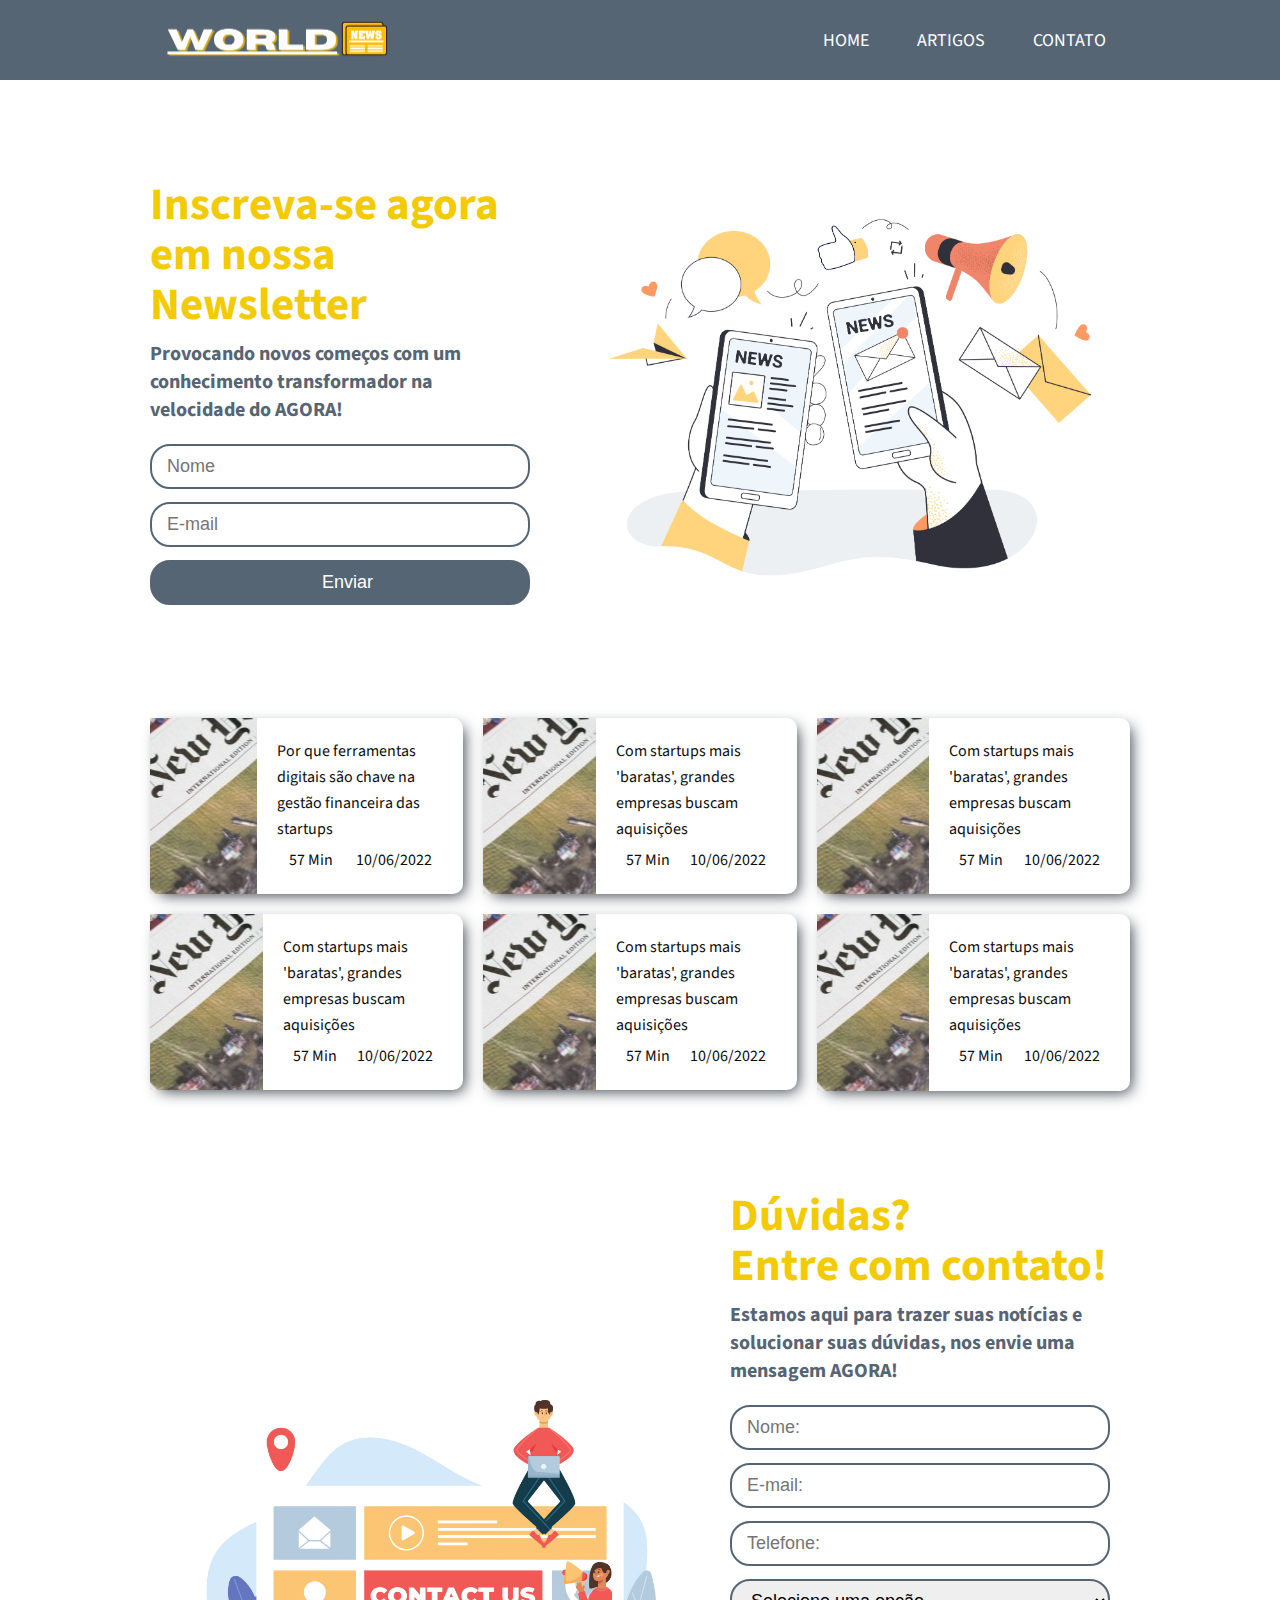
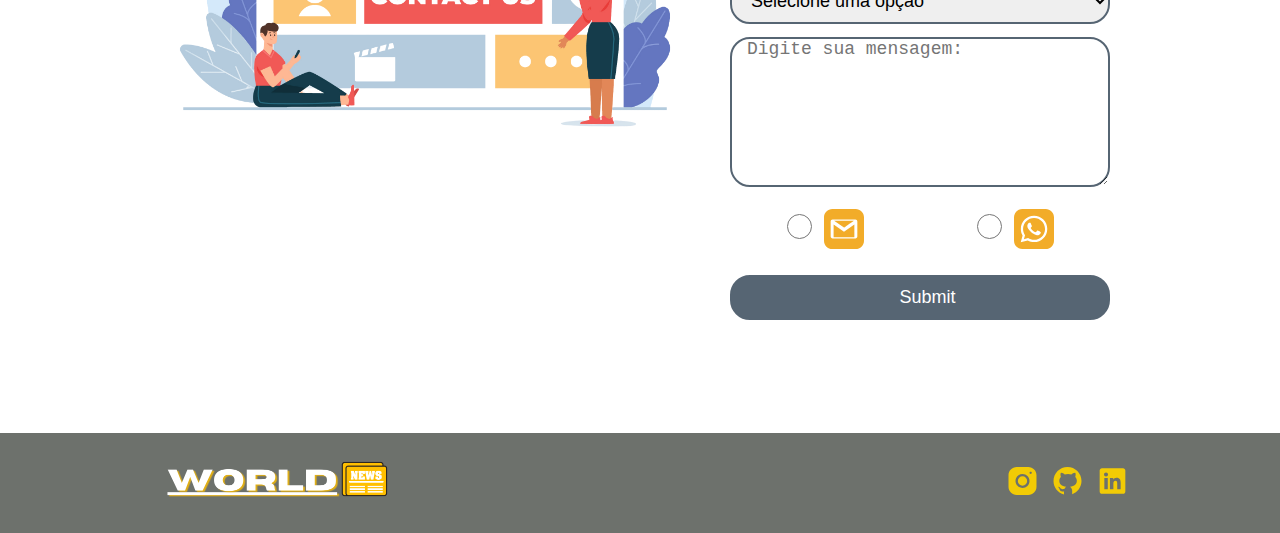
==== commit 5172e92e: "modificações nos arquivos originais" ====
--- a/index.html
+++ b/index.html
@@ -1,7 +1,7 @@
 <!DOCTYPE html>
 <html lang="pt-br">
   <head>
-    <title>StartSe</title>
+    <title>World News</title>
 
     <meta charset="UTF-8" />
     <meta http-equiv="X-UA-Compatible" content="IE=edge" />
@@ -9,6 +9,7 @@
 
     <link rel="icon" type="image/x-icon" href="./assets/favicon.png" />
     <link rel="stylesheet" href="./styles/style.css" />
+    <link rel="stylesheet" href="./styles/footer.css" />
     <link rel="stylesheet" href="./styles/responsive.css" />
   </head>
 
@@ -19,14 +20,13 @@
         <div class="menu-section">
           <div class="container-menu">
             <input type="checkbox" id="checkbox-menu" />
-            <label for="checkbox-menu">
+            <label class="menu-button-container" for="checkbox-menu">
               <span></span>
               <span></span>
               <span></span>
             </label>
-          </div>
           <nav>
-            <ul>
+            <ul class="menu">
               <li>
                 <a href="#home">Home</a>
               </li>
@@ -40,6 +40,7 @@
           </nav>
         </div>
       </div>
+    </div>
     </header>
 
     <main id="home">
@@ -62,101 +63,113 @@
     </main>
     
     <section id="articles" class="cards">
-      <div class="card">
-        <figure class="image">
-          <img src="./assets/news-times-new-roman.jpg" />
-        </figure>
-
-        <div class="content">
-          <p class="title text--medium">
-            Com startups mais 'baratas', grandes empresas buscam aquisições
-          </p>
-          <div class="info">
-            <p class="text--medium">57 Min</p>
-            <p class="text--medium">10/06/2022</p>
-          </div>
-        </div>
-      </div>
-
-      <div class="card">
-        <figure class="image">
-          <img src="./assets/news-times-new-roman.jpg" />
-        </figure>
-
-        <div class="content">
-          <p class="title text--medium">
-            Com startups mais 'baratas', grandes empresas buscam aquisições
-          </p>
-          <div class="info">
-            <p class="text--medium">57 Min</p>
-            <p class="text--medium">10/06/2022</p>
-          </div>
-        </div>
-      </div>
-
-      <div class="card">
-        <figure class="image">
-          <img src="./assets/news-times-new-roman.jpg" />
-        </figure>
-
-        <div class="content">
-          <p class="title text--medium">
-            Com startups mais 'baratas', grandes empresas buscam aquisições
-          </p>
-          <div class="info">
-            <p class="text--medium">57 Min</p>
-            <p class="text--medium">10/06/2022</p>
-          </div>
-        </div>
-      </div>
-
-      <div class="card">
-        <figure class="image">
-          <img src="./assets/news-times-new-roman.jpg" />
-        </figure>
-
-        <div class="content">
-          <p class="title text--medium">
-            Com startups mais 'baratas', grandes empresas buscam aquisições
-          </p>
-          <div class="info">
-            <p class="text--medium">57 Min</p>
-            <p class="text--medium">10/06/2022</p>
-          </div>
-        </div>
-      </div>
-
-      <div class="card">
-        <figure class="image">
-          <img src="./assets/news-times-new-roman.jpg" />
-        </figure>
-
-        <div class="content">
-          <p class="title text--medium">
-            Com startups mais 'baratas', grandes empresas buscam aquisições
-          </p>
-          <div class="info">
-            <p class="text--medium">57 Min</p>
-            <p class="text--medium">10/06/2022</p>
-          </div>
-        </div>
-      </div>
-
-      <div class="card">
-        <figure class="image">
-          <img src="./assets/news-times-new-roman.jpg" />
-        </figure>
-
-        <div class="content">
-          <p class="title text--medium">
-            Com startups mais 'baratas', grandes empresas buscam aquisições
-          </p>
-          <div class="info">
-            <p class="text--medium">57 Min</p>
-            <p class="text--medium">10/06/2022</p>
-          </div>
-        </div>
-      </div>
+      
+      <a href="./articles/article01.html">
+        <div class="card">
+        <figure class="image">
+          <img src="./assets/news-times-new-roman.jpg" />
+        </figure>
+
+        <div class="content">
+          <p class="title text--medium">
+            Por que ferramentas digitais são chave na gestão financeira das startups
+          </p>
+          <div class="info">
+            <p class="text--medium">57 Min</p>
+            <p class="text--medium">10/06/2022</p>
+          </div>
+        </div>
+      </div>
+    </a>
+    <a href="/articles/article02.html">
+      <div class="card">
+        <figure class="image">
+          <img src="./assets/news-times-new-roman.jpg" />
+        </figure>
+
+        <div class="content">
+          <p class="title text--medium">
+            Com startups mais 'baratas', grandes empresas buscam aquisições
+          </p>
+          <div class="info">
+            <p class="text--medium">57 Min</p>
+            <p class="text--medium">10/06/2022</p>
+          </div>
+        </div>
+      </div>
+    </a>
+    
+    <a href="/articles/article03.html">
+      <div class="card">
+        <figure class="image">
+          <img src="./assets/news-times-new-roman.jpg" />
+        </figure>
+
+        <div class="content">
+          <p class="title text--medium">
+            Com startups mais 'baratas', grandes empresas buscam aquisições
+          </p>
+          <div class="info">
+            <p class="text--medium">57 Min</p>
+            <p class="text--medium">10/06/2022</p>
+          </div>
+        </div>
+      </div>
+    </a>
+
+    <a href="/articles/article04.html">
+      <div class="card">
+        <figure class="image">
+          <img src="./assets/news-times-new-roman.jpg" />
+        </figure>
+
+        <div class="content">
+          <p class="title text--medium">
+            Com startups mais 'baratas', grandes empresas buscam aquisições
+          </p>
+          <div class="info">
+            <p class="text--medium">57 Min</p>
+            <p class="text--medium">10/06/2022</p>
+          </div>
+        </div>
+      </div>
+    </a>
+
+    <a href="/articles/article05.html">
+      <div class="card">
+        <figure class="image">
+          <img src="./assets/news-times-new-roman.jpg" />
+        </figure>
+
+        <div class="content">
+          <p class="title text--medium">
+            Com startups mais 'baratas', grandes empresas buscam aquisições
+          </p>
+          <div class="info">
+            <p class="text--medium">57 Min</p>
+            <p class="text--medium">10/06/2022</p>
+          </div>
+        </div>
+      </div>
+    </a>
+
+    <a href="/articles/article06.html">
+      <div class="card">
+        <figure class="image">
+          <img src="./assets/news-times-new-roman.jpg" />
+        </figure>
+
+        <div class="content">
+          <p class="title text--medium">
+            Com startups mais 'baratas', grandes empresas buscam aquisições
+          </p>
+          <div class="info">
+            <p class="text--medium">57 Min</p>
+            <p class="text--medium">10/06/2022</p>
+          </div>
+        </div>
+      </div>
+    </a>
     </section>
 
     <section id="contact">
@@ -211,26 +224,12 @@
 
       <div>
         <ul class="social-links">
-          <li><a><svg width="48" height="48" viewBox="0 0 48 48" fill="none" xmlns="http://www.w3.org/2000/svg">
-<path fill-rule="evenodd" clip-rule="evenodd" d="M0 24C0 10.7452 10.7452 0 24 0C37.2548 0 48 10.7452 48 24C48 37.2548 37.2548 48 24 48C10.7452 48 0 37.2548 0 24ZM24.0012 11.2C20.5249 11.2 20.0886 11.2152 18.7233 11.2773C17.3606 11.3397 16.4305 11.5555 15.6166 11.872C14.7747 12.1989 14.0606 12.6363 13.3491 13.348C12.6371 14.0595 12.1997 14.7736 11.8717 15.6152C11.5544 16.4294 11.3384 17.3598 11.2771 18.7219C11.216 20.0873 11.2 20.5238 11.2 24.0001C11.2 27.4764 11.2155 27.9114 11.2773 29.2767C11.34 30.6394 11.5557 31.5695 11.872 32.3834C12.1992 33.2253 12.6365 33.9394 13.3483 34.6509C14.0595 35.3629 14.7736 35.8013 15.615 36.1283C16.4294 36.4448 17.3598 36.6605 18.7222 36.7229C20.0876 36.7851 20.5236 36.8003 23.9996 36.8003C27.4762 36.8003 27.9111 36.7851 29.2765 36.7229C30.6391 36.6605 31.5703 36.4448 32.3848 36.1283C33.2264 35.8013 33.9394 35.3629 34.6506 34.6509C35.3626 33.9394 35.8 33.2253 36.128 32.3837C36.4427 31.5695 36.6587 30.6391 36.7227 29.277C36.784 27.9116 36.8 27.4764 36.8 24.0001C36.8 20.5238 36.784 20.0876 36.7227 18.7222C36.6587 17.3595 36.4427 16.4294 36.128 15.6155C35.8 14.7736 35.3626 14.0595 34.6506 13.348C33.9386 12.636 33.2266 12.1987 32.384 11.872C31.5679 11.5555 30.6373 11.3397 29.2746 11.2773C27.9092 11.2152 27.4746 11.2 23.9972 11.2H24.0012Z" fill="black"/>
-<path fill-rule="evenodd" clip-rule="evenodd" d="M22.8529 13.5067C23.1937 13.5062 23.574 13.5067 24.0012 13.5067C27.4188 13.5067 27.8239 13.519 29.1735 13.5803C30.4215 13.6374 31.0989 13.8459 31.5501 14.0211C32.1474 14.2531 32.5733 14.5304 33.021 14.9784C33.469 15.4264 33.7464 15.8531 33.9789 16.4505C34.1541 16.9011 34.3629 17.5785 34.4197 18.8265C34.481 20.1758 34.4944 20.5812 34.4944 23.9972C34.4944 27.4132 34.481 27.8186 34.4197 29.1679C34.3626 30.4159 34.1541 31.0933 33.9789 31.5439C33.7469 32.1413 33.469 32.5666 33.021 33.0144C32.573 33.4624 32.1477 33.7397 31.5501 33.9717C31.0994 34.1477 30.4215 34.3557 29.1735 34.4128C27.8242 34.4741 27.4188 34.4874 24.0012 34.4874C20.5833 34.4874 20.1782 34.4741 18.8289 34.4128C17.5809 34.3552 16.9035 34.1466 16.4521 33.9714C15.8547 33.7394 15.428 33.4621 14.98 33.0141C14.532 32.5661 14.2547 32.1405 14.0222 31.5429C13.847 31.0922 13.6382 30.4149 13.5814 29.1669C13.52 27.8175 13.5078 27.4122 13.5078 23.994C13.5078 20.5758 13.52 20.1726 13.5814 18.8233C13.6384 17.5753 13.847 16.8979 14.0222 16.4467C14.2542 15.8494 14.532 15.4227 14.98 14.9747C15.428 14.5267 15.8547 14.2494 16.4521 14.0168C16.9033 13.8408 17.5809 13.6328 18.8289 13.5755C20.0097 13.5222 20.4673 13.5062 22.8529 13.5035V13.5067ZM30.8338 15.632C29.9858 15.632 29.2978 16.3193 29.2978 17.1675C29.2978 18.0155 29.9858 18.7035 30.8338 18.7035C31.6818 18.7035 32.3698 18.0155 32.3698 17.1675C32.3698 16.3195 31.6818 15.632 30.8338 15.632ZM24.0012 17.4267C20.371 17.4267 17.4278 20.37 17.4278 24.0001C17.4278 27.6303 20.371 30.5722 24.0012 30.5722C27.6314 30.5722 30.5735 27.6303 30.5735 24.0001C30.5735 20.37 27.6314 17.4267 24.0012 17.4267Z" fill="black"/>
-<path fill-rule="evenodd" clip-rule="evenodd" d="M24.0012 19.7334C26.3575 19.7334 28.2679 21.6436 28.2679 24.0001C28.2679 26.3564 26.3575 28.2668 24.0012 28.2668C21.6446 28.2668 19.7345 26.3564 19.7345 24.0001C19.7345 21.6436 21.6446 19.7334 24.0012 19.7334Z" fill="black"/>
-</svg></a></li>
-          <li><svg width="48" height="48" viewBox="0 0 48 48" fill="none" xmlns="http://www.w3.org/2000/svg">
-<path fill-rule="evenodd" clip-rule="evenodd" d="M0 24C0 10.7452 10.7452 0 24 0C37.2548 0 48 10.7452 48 24C48 37.2548 37.2548 48 24 48C10.7452 48 0 37.2548 0 24ZM24.0012 11.2C20.5249 11.2 20.0886 11.2152 18.7233 11.2773C17.3606 11.3397 16.4305 11.5555 15.6166 11.872C14.7747 12.1989 14.0606 12.6363 13.3491 13.348C12.6371 14.0595 12.1997 14.7736 11.8717 15.6152C11.5544 16.4294 11.3384 17.3598 11.2771 18.7219C11.216 20.0873 11.2 20.5238 11.2 24.0001C11.2 27.4764 11.2155 27.9114 11.2773 29.2767C11.34 30.6394 11.5557 31.5695 11.872 32.3834C12.1992 33.2253 12.6365 33.9394 13.3483 34.6509C14.0595 35.3629 14.7736 35.8013 15.615 36.1283C16.4294 36.4448 17.3598 36.6605 18.7222 36.7229C20.0876 36.7851 20.5236 36.8003 23.9996 36.8003C27.4762 36.8003 27.9111 36.7851 29.2765 36.7229C30.6391 36.6605 31.5703 36.4448 32.3848 36.1283C33.2264 35.8013 33.9394 35.3629 34.6506 34.6509C35.3626 33.9394 35.8 33.2253 36.128 32.3837C36.4427 31.5695 36.6587 30.6391 36.7227 29.277C36.784 27.9116 36.8 27.4764 36.8 24.0001C36.8 20.5238 36.784 20.0876 36.7227 18.7222C36.6587 17.3595 36.4427 16.4294 36.128 15.6155C35.8 14.7736 35.3626 14.0595 34.6506 13.348C33.9386 12.636 33.2266 12.1987 32.384 11.872C31.5679 11.5555 30.6373 11.3397 29.2746 11.2773C27.9092 11.2152 27.4746 11.2 23.9972 11.2H24.0012Z" fill="black"/>
-<path fill-rule="evenodd" clip-rule="evenodd" d="M22.8529 13.5067C23.1937 13.5062 23.574 13.5067 24.0012 13.5067C27.4188 13.5067 27.8239 13.519 29.1735 13.5803C30.4215 13.6374 31.0989 13.8459 31.5501 14.0211C32.1474 14.2531 32.5733 14.5304 33.021 14.9784C33.469 15.4264 33.7464 15.8531 33.9789 16.4505C34.1541 16.9011 34.3629 17.5785 34.4197 18.8265C34.481 20.1758 34.4944 20.5812 34.4944 23.9972C34.4944 27.4132 34.481 27.8186 34.4197 29.1679C34.3626 30.4159 34.1541 31.0933 33.9789 31.5439C33.7469 32.1413 33.469 32.5666 33.021 33.0144C32.573 33.4624 32.1477 33.7397 31.5501 33.9717C31.0994 34.1477 30.4215 34.3557 29.1735 34.4128C27.8242 34.4741 27.4188 34.4874 24.0012 34.4874C20.5833 34.4874 20.1782 34.4741 18.8289 34.4128C17.5809 34.3552 16.9035 34.1466 16.4521 33.9714C15.8547 33.7394 15.428 33.4621 14.98 33.0141C14.532 32.5661 14.2547 32.1405 14.0222 31.5429C13.847 31.0922 13.6382 30.4149 13.5814 29.1669C13.52 27.8175 13.5078 27.4122 13.5078 23.994C13.5078 20.5758 13.52 20.1726 13.5814 18.8233C13.6384 17.5753 13.847 16.8979 14.0222 16.4467C14.2542 15.8494 14.532 15.4227 14.98 14.9747C15.428 14.5267 15.8547 14.2494 16.4521 14.0168C16.9033 13.8408 17.5809 13.6328 18.8289 13.5755C20.0097 13.5222 20.4673 13.5062 22.8529 13.5035V13.5067ZM30.8338 15.632C29.9858 15.632 29.2978 16.3193 29.2978 17.1675C29.2978 18.0155 29.9858 18.7035 30.8338 18.7035C31.6818 18.7035 32.3698 18.0155 32.3698 17.1675C32.3698 16.3195 31.6818 15.632 30.8338 15.632ZM24.0012 17.4267C20.371 17.4267 17.4278 20.37 17.4278 24.0001C17.4278 27.6303 20.371 30.5722 24.0012 30.5722C27.6314 30.5722 30.5735 27.6303 30.5735 24.0001C30.5735 20.37 27.6314 17.4267 24.0012 17.4267Z" fill="black"/>
-<path fill-rule="evenodd" clip-rule="evenodd" d="M24.0012 19.7334C26.3575 19.7334 28.2679 21.6436 28.2679 24.0001C28.2679 26.3564 26.3575 28.2668 24.0012 28.2668C21.6446 28.2668 19.7345 26.3564 19.7345 24.0001C19.7345 21.6436 21.6446 19.7334 24.0012 19.7334Z" fill="black"/>
-</svg></li>
-          <li><svg width="48" height="48" viewBox="0 0 48 48" fill="none" xmlns="http://www.w3.org/2000/svg">
-<path fill-rule="evenodd" clip-rule="evenodd" d="M0 24C0 10.7452 10.7452 0 24 0C37.2548 0 48 10.7452 48 24C48 37.2548 37.2548 48 24 48C10.7452 48 0 37.2548 0 24ZM24.0012 11.2C20.5249 11.2 20.0886 11.2152 18.7233 11.2773C17.3606 11.3397 16.4305 11.5555 15.6166 11.872C14.7747 12.1989 14.0606 12.6363 13.3491 13.348C12.6371 14.0595 12.1997 14.7736 11.8717 15.6152C11.5544 16.4294 11.3384 17.3598 11.2771 18.7219C11.216 20.0873 11.2 20.5238 11.2 24.0001C11.2 27.4764 11.2155 27.9114 11.2773 29.2767C11.34 30.6394 11.5557 31.5695 11.872 32.3834C12.1992 33.2253 12.6365 33.9394 13.3483 34.6509C14.0595 35.3629 14.7736 35.8013 15.615 36.1283C16.4294 36.4448 17.3598 36.6605 18.7222 36.7229C20.0876 36.7851 20.5236 36.8003 23.9996 36.8003C27.4762 36.8003 27.9111 36.7851 29.2765 36.7229C30.6391 36.6605 31.5703 36.4448 32.3848 36.1283C33.2264 35.8013 33.9394 35.3629 34.6506 34.6509C35.3626 33.9394 35.8 33.2253 36.128 32.3837C36.4427 31.5695 36.6587 30.6391 36.7227 29.277C36.784 27.9116 36.8 27.4764 36.8 24.0001C36.8 20.5238 36.784 20.0876 36.7227 18.7222C36.6587 17.3595 36.4427 16.4294 36.128 15.6155C35.8 14.7736 35.3626 14.0595 34.6506 13.348C33.9386 12.636 33.2266 12.1987 32.384 11.872C31.5679 11.5555 30.6373 11.3397 29.2746 11.2773C27.9092 11.2152 27.4746 11.2 23.9972 11.2H24.0012Z" fill="black"/>
-<path fill-rule="evenodd" clip-rule="evenodd" d="M22.8529 13.5067C23.1937 13.5062 23.574 13.5067 24.0012 13.5067C27.4188 13.5067 27.8239 13.519 29.1735 13.5803C30.4215 13.6374 31.0989 13.8459 31.5501 14.0211C32.1474 14.2531 32.5733 14.5304 33.021 14.9784C33.469 15.4264 33.7464 15.8531 33.9789 16.4505C34.1541 16.9011 34.3629 17.5785 34.4197 18.8265C34.481 20.1758 34.4944 20.5812 34.4944 23.9972C34.4944 27.4132 34.481 27.8186 34.4197 29.1679C34.3626 30.4159 34.1541 31.0933 33.9789 31.5439C33.7469 32.1413 33.469 32.5666 33.021 33.0144C32.573 33.4624 32.1477 33.7397 31.5501 33.9717C31.0994 34.1477 30.4215 34.3557 29.1735 34.4128C27.8242 34.4741 27.4188 34.4874 24.0012 34.4874C20.5833 34.4874 20.1782 34.4741 18.8289 34.4128C17.5809 34.3552 16.9035 34.1466 16.4521 33.9714C15.8547 33.7394 15.428 33.4621 14.98 33.0141C14.532 32.5661 14.2547 32.1405 14.0222 31.5429C13.847 31.0922 13.6382 30.4149 13.5814 29.1669C13.52 27.8175 13.5078 27.4122 13.5078 23.994C13.5078 20.5758 13.52 20.1726 13.5814 18.8233C13.6384 17.5753 13.847 16.8979 14.0222 16.4467C14.2542 15.8494 14.532 15.4227 14.98 14.9747C15.428 14.5267 15.8547 14.2494 16.4521 14.0168C16.9033 13.8408 17.5809 13.6328 18.8289 13.5755C20.0097 13.5222 20.4673 13.5062 22.8529 13.5035V13.5067ZM30.8338 15.632C29.9858 15.632 29.2978 16.3193 29.2978 17.1675C29.2978 18.0155 29.9858 18.7035 30.8338 18.7035C31.6818 18.7035 32.3698 18.0155 32.3698 17.1675C32.3698 16.3195 31.6818 15.632 30.8338 15.632ZM24.0012 17.4267C20.371 17.4267 17.4278 20.37 17.4278 24.0001C17.4278 27.6303 20.371 30.5722 24.0012 30.5722C27.6314 30.5722 30.5735 27.6303 30.5735 24.0001C30.5735 20.37 27.6314 17.4267 24.0012 17.4267Z" fill="black"/>
-<path fill-rule="evenodd" clip-rule="evenodd" d="M24.0012 19.7334C26.3575 19.7334 28.2679 21.6436 28.2679 24.0001C28.2679 26.3564 26.3575 28.2668 24.0012 28.2668C21.6446 28.2668 19.7345 26.3564 19.7345 24.0001C19.7345 21.6436 21.6446 19.7334 24.0012 19.7334Z" fill="black"/>
-</svg></li>
-          <li><svg width="48" height="48" viewBox="0 0 48 48" fill="none" xmlns="http://www.w3.org/2000/svg">
-<path fill-rule="evenodd" clip-rule="evenodd" d="M0 24C0 10.7452 10.7452 0 24 0C37.2548 0 48 10.7452 48 24C48 37.2548 37.2548 48 24 48C10.7452 48 0 37.2548 0 24ZM24.0012 11.2C20.5249 11.2 20.0886 11.2152 18.7233 11.2773C17.3606 11.3397 16.4305 11.5555 15.6166 11.872C14.7747 12.1989 14.0606 12.6363 13.3491 13.348C12.6371 14.0595 12.1997 14.7736 11.8717 15.6152C11.5544 16.4294 11.3384 17.3598 11.2771 18.7219C11.216 20.0873 11.2 20.5238 11.2 24.0001C11.2 27.4764 11.2155 27.9114 11.2773 29.2767C11.34 30.6394 11.5557 31.5695 11.872 32.3834C12.1992 33.2253 12.6365 33.9394 13.3483 34.6509C14.0595 35.3629 14.7736 35.8013 15.615 36.1283C16.4294 36.4448 17.3598 36.6605 18.7222 36.7229C20.0876 36.7851 20.5236 36.8003 23.9996 36.8003C27.4762 36.8003 27.9111 36.7851 29.2765 36.7229C30.6391 36.6605 31.5703 36.4448 32.3848 36.1283C33.2264 35.8013 33.9394 35.3629 34.6506 34.6509C35.3626 33.9394 35.8 33.2253 36.128 32.3837C36.4427 31.5695 36.6587 30.6391 36.7227 29.277C36.784 27.9116 36.8 27.4764 36.8 24.0001C36.8 20.5238 36.784 20.0876 36.7227 18.7222C36.6587 17.3595 36.4427 16.4294 36.128 15.6155C35.8 14.7736 35.3626 14.0595 34.6506 13.348C33.9386 12.636 33.2266 12.1987 32.384 11.872C31.5679 11.5555 30.6373 11.3397 29.2746 11.2773C27.9092 11.2152 27.4746 11.2 23.9972 11.2H24.0012Z" fill="black"/>
-<path fill-rule="evenodd" clip-rule="evenodd" d="M22.8529 13.5067C23.1937 13.5062 23.574 13.5067 24.0012 13.5067C27.4188 13.5067 27.8239 13.519 29.1735 13.5803C30.4215 13.6374 31.0989 13.8459 31.5501 14.0211C32.1474 14.2531 32.5733 14.5304 33.021 14.9784C33.469 15.4264 33.7464 15.8531 33.9789 16.4505C34.1541 16.9011 34.3629 17.5785 34.4197 18.8265C34.481 20.1758 34.4944 20.5812 34.4944 23.9972C34.4944 27.4132 34.481 27.8186 34.4197 29.1679C34.3626 30.4159 34.1541 31.0933 33.9789 31.5439C33.7469 32.1413 33.469 32.5666 33.021 33.0144C32.573 33.4624 32.1477 33.7397 31.5501 33.9717C31.0994 34.1477 30.4215 34.3557 29.1735 34.4128C27.8242 34.4741 27.4188 34.4874 24.0012 34.4874C20.5833 34.4874 20.1782 34.4741 18.8289 34.4128C17.5809 34.3552 16.9035 34.1466 16.4521 33.9714C15.8547 33.7394 15.428 33.4621 14.98 33.0141C14.532 32.5661 14.2547 32.1405 14.0222 31.5429C13.847 31.0922 13.6382 30.4149 13.5814 29.1669C13.52 27.8175 13.5078 27.4122 13.5078 23.994C13.5078 20.5758 13.52 20.1726 13.5814 18.8233C13.6384 17.5753 13.847 16.8979 14.0222 16.4467C14.2542 15.8494 14.532 15.4227 14.98 14.9747C15.428 14.5267 15.8547 14.2494 16.4521 14.0168C16.9033 13.8408 17.5809 13.6328 18.8289 13.5755C20.0097 13.5222 20.4673 13.5062 22.8529 13.5035V13.5067ZM30.8338 15.632C29.9858 15.632 29.2978 16.3193 29.2978 17.1675C29.2978 18.0155 29.9858 18.7035 30.8338 18.7035C31.6818 18.7035 32.3698 18.0155 32.3698 17.1675C32.3698 16.3195 31.6818 15.632 30.8338 15.632ZM24.0012 17.4267C20.371 17.4267 17.4278 20.37 17.4278 24.0001C17.4278 27.6303 20.371 30.5722 24.0012 30.5722C27.6314 30.5722 30.5735 27.6303 30.5735 24.0001C30.5735 20.37 27.6314 17.4267 24.0012 17.4267Z" fill="black"/>
-<path fill-rule="evenodd" clip-rule="evenodd" d="M24.0012 19.7334C26.3575 19.7334 28.2679 21.6436 28.2679 24.0001C28.2679 26.3564 26.3575 28.2668 24.0012 28.2668C21.6446 28.2668 19.7345 26.3564 19.7345 24.0001C19.7345 21.6436 21.6446 19.7334 24.0012 19.7334Z" fill="black"/>
-</svg></li>
+
+          <a href="https://www.instagram.com/fab1obarbosa"><li><svg fill="#000000" xmlns="http://www.w3.org/2000/svg"  viewBox="0 0 30 30" width="48" height="48">    <path d="M 9.9980469 3 C 6.1390469 3 3 6.1419531 3 10.001953 L 3 20.001953 C 3 23.860953 6.1419531 27 10.001953 27 L 20.001953 27 C 23.860953 27 27 23.858047 27 19.998047 L 27 9.9980469 C 27 6.1390469 23.858047 3 19.998047 3 L 9.9980469 3 z M 22 7 C 22.552 7 23 7.448 23 8 C 23 8.552 22.552 9 22 9 C 21.448 9 21 8.552 21 8 C 21 7.448 21.448 7 22 7 z M 15 9 C 18.309 9 21 11.691 21 15 C 21 18.309 18.309 21 15 21 C 11.691 21 9 18.309 9 15 C 9 11.691 11.691 9 15 9 z M 15 11 A 4 4 0 0 0 11 15 A 4 4 0 0 0 15 19 A 4 4 0 0 0 19 15 A 4 4 0 0 0 15 11 z"/></svg></li></a>
+
+          <a href="https://www.github.com/fab1obarbosa"><li><svg fill="#000000" xmlns="http://www.w3.org/2000/svg"  viewBox="0 0 30 30" width="48" height="48">    <path d="M15,3C8.373,3,3,8.373,3,15c0,5.623,3.872,10.328,9.092,11.63C12.036,26.468,12,26.28,12,26.047v-2.051 c-0.487,0-1.303,0-1.508,0c-0.821,0-1.551-0.353-1.905-1.009c-0.393-0.729-0.461-1.844-1.435-2.526 c-0.289-0.227-0.069-0.486,0.264-0.451c0.615,0.174,1.125,0.596,1.605,1.222c0.478,0.627,0.703,0.769,1.596,0.769 c0.433,0,1.081-0.025,1.691-0.121c0.328-0.833,0.895-1.6,1.588-1.962c-3.996-0.411-5.903-2.399-5.903-5.098 c0-1.162,0.495-2.286,1.336-3.233C9.053,10.647,8.706,8.73,9.435,8c1.798,0,2.885,1.166,3.146,1.481C13.477,9.174,14.461,9,15.495,9 c1.036,0,2.024,0.174,2.922,0.483C18.675,9.17,19.763,8,21.565,8c0.732,0.731,0.381,2.656,0.102,3.594 c0.836,0.945,1.328,2.066,1.328,3.226c0,2.697-1.904,4.684-5.894,5.097C18.199,20.49,19,22.1,19,23.313v2.734 c0,0.104-0.023,0.179-0.035,0.268C23.641,24.676,27,20.236,27,15C27,8.373,21.627,3,15,3z"/></svg></li></a>
+          
+          <a href="https://www.linkedin.com/in/fab1obarbosa"><li><svg fill="#000000" xmlns="http://www.w3.org/2000/svg"  viewBox="0 0 30 30" width="48" height="48">    <path d="M24,4H6C4.895,4,4,4.895,4,6v18c0,1.105,0.895,2,2,2h18c1.105,0,2-0.895,2-2V6C26,4.895,25.105,4,24,4z M10.954,22h-2.95 v-9.492h2.95V22z M9.449,11.151c-0.951,0-1.72-0.771-1.72-1.72c0-0.949,0.77-1.719,1.72-1.719c0.948,0,1.719,0.771,1.719,1.719 C11.168,10.38,10.397,11.151,9.449,11.151z M22.004,22h-2.948v-4.616c0-1.101-0.02-2.517-1.533-2.517 c-1.535,0-1.771,1.199-1.771,2.437V22h-2.948v-9.492h2.83v1.297h0.04c0.394-0.746,1.356-1.533,2.791-1.533 c2.987,0,3.539,1.966,3.539,4.522V22z"/></svg></li></a>
         </ul>
       </div>
     </div>
--- a/styles/style.css
+++ b/styles/style.css
@@ -14,6 +14,8 @@
   --footer-color: #6d716c;
 }
 
+/*=====GERAL=====*/
+
 * {
   box-sizing: border-box;
   text-decoration: none;
@@ -30,6 +32,56 @@
   scroll-behavior: smooth;
 }
 
+/*=====FORMS=====*/
+
+form {
+  margin-top: 2rem;
+}
+
+form input,
+form select,
+form textarea {
+  width: 38rem;
+  padding-left: 1.5rem;
+  font-size: 1.8rem;
+  height: 4.5rem;
+  margin-bottom: 1.3rem;
+  border-radius: 2rem;
+  border: 2px solid var(--primary-color);
+}
+
+form textarea {
+  width: 38rem;
+  height: 15rem;
+}
+
+form input[type='radio'] {
+  width: 2.5rem;
+  margin-right: 1rem;
+}
+
+form .options {
+  display: flex;
+  width: 38rem;
+  align-items: center;
+  justify-content: space-around;
+  margin-bottom: 1.3rem;
+}
+
+form .option svg path {
+  fill: var(--dark-secondary-color);
+}
+
+form [type='submit'] {
+  background-color: var(--primary-color);
+  color: white;
+}
+form [type='submit']:hover {
+  cursor: pointer;
+  background-color: var(--hover-color);
+  transition: 200ms;
+}
+
 /* =====HEADER===== */
 
 header {
@@ -40,8 +92,8 @@
   display: flex;
   align-items: center;
   justify-content: space-between;
-  max-width: 980px;
-  height: 80px;
+  max-width: 98rem;
+  height: 8rem;
   margin: auto;
 }
 
@@ -53,8 +105,8 @@
   text-decoration: none;
   color: white;
   text-transform: uppercase;
-  font-size: 18px;
-  padding: 24px;
+  font-size: 1.8rem;
+  padding: 2.4rem;
   transition: all 250ms linear 0s;
 }
 
@@ -66,95 +118,52 @@
   width: 25rem;
 }
 
-/* MAIN */
+#checkbox-menu{
+  display:none
+}
+
+/* =====MAIN===== */
+
 main {
-  margin-bottom: 100px;
+  margin-bottom: 10rem;
 }
 
 main .container-main {
   display: flex;
   align-items: center;
   justify-content: space-between;
-  max-width: 980px;
+  max-width: 98rem;
   margin: 100px auto 0px auto;
   gap: 2rem;
 }
 
 h2 {
   color: var(--secondary-color);
-  font-size: 45px;
-  line-height: 50px;
+  font-size: 4.5rem;
+  line-height: 5rem;
   font-weight: bold;
 }
 
 h3 {
   color: var(--primary-color);
-  font-size: 20px;
-  line-height: 28px;
-  margin: 10px 0;
-}
-
-form {
-  margin-top: 20px;
-}
-
-form input,
-form select,
-form textarea {
-  width: 380px;
-  padding-left: 15px;
-  font-size: 18px;
-  height: 45px;
-  margin-bottom: 13px;
-  border-radius: 20px;
-  border: 2px solid var(--primary-color);
-}
-
-form textarea {
-  width: 38rem;
-  height: 15rem;
-}
-
-form input[type='radio'] {
-  width: 25px;
-  margin-right: 10px;
-}
-
-form .options {
-  display: flex;
-  width: 38rem;
-  align-items: center;
-  justify-content: space-around;
-  margin-bottom: 1.3rem;
-}
-
-form .option svg path {
-  fill: var(--dark-secondary-color);
-}
-
-form [type='submit'] {
-  background-color: var(--primary-color);
-  color: white;
-}
-form [type='submit']:hover {
-  cursor: pointer;
-  background-color: var(--hover-color);
-  transition: 200ms;
+  font-size: 2rem;
+  line-height: 2.8rem;
+  margin: 1rem 0;
 }
 
 main .container-main img {
-  width: 600px;
+  width: 60rem;
 }
 
 /* CARDS */
 
 .cards {
   width: 90%;
-  max-width: 980px;
+  max-width: 98rem;
   margin: auto;
   display: grid;
   grid-template-columns: repeat(auto-fit, minmax(250px, 1fr));
-  grid-gap: 20px;
+  grid-gap: 2rem;
 }
 
 .info {
@@ -165,15 +174,15 @@
 }
 
 .text--medium {
-  font-size: 16px;
-  line-height: 26px;
+  font-size: 1.6rem;
+  line-height: 2.6rem;
   font-weight: 400;
   color: var(--text-color);
 }
 
 .card {
   display: flex;
-  flex-direction: column;
+  border-radius: 1rem;
   cursor: pointer;
   box-shadow: 5px 5px 15px -4px var(--hover-color);
   transition: all 0.3s ease 0s;
@@ -192,20 +201,23 @@
 
 .image img {
   position: absolute;
-  border-radius: 10px;
+  border-radius: 1rem;
   top: 50%;
   left: 50%;
   transform: translate(-50%, -50%);
 }
 
 .content {
-  margin: 20px;
+  margin: 2rem;
 }
 
 .title {
   margin-bottom: 0px;
 }
 
+
+/*=====CONTACT=====*/
+
 #contact {
   margin-bottom: 10rem;
 }
@@ -214,47 +226,11 @@
   display: flex;
   align-items: center;
   justify-content: space-between;
-  max-width: 980px;
-  margin: 100px auto 0px auto;
+  max-width: 98rem;
+  margin: 10rem auto 0px auto;
   gap: 3rem;
 }
 
 #contact .container-contact img {
-  width: 550px;
-}
-
-footer {
-  background-color: var(--footer-color);
-}
-
-footer .container {
-  display: flex;
-  align-items: center;
-  justify-content: space-between;
-  max-width: 980px;
-  height: 10rem;
-  margin: auto;
-}
-
-footer figure img {
-  width: 25rem;
-}
-
-footer .social-links {
-  display: flex;
-  align-items: center;
-  gap: 1rem;
-}
-
-footer .social-links svg {
-  width: 3.5rem;
-}
-
-footer .social-links svg path {
-  fill: var(--secondary-color);
-}
-
-footer .social-links svg path:hover {
-  fill: var(--hover-color);
-  cursor: pointer;
-}
+  width: 55rem;
+}
--- a/styles/footer.css
+++ b/styles/footer.css
@@ -0,0 +1,50 @@
+:root {
+  font-size: 10px;
+  font-family: 'Source Sans Pro', 'Times New Roman';
+
+  /*Color Variables*/
+  --primary-color: #566573;
+  --secondary-color: #f2cb05;
+  --dark-secondary-color: #f2ac29;
+  --text-color: #0d0d0d;
+  --background-color: #c8c7be;
+  --hover-color: #2f3940;
+  --footer-color: #6d716c;
+}
+
+footer {
+  background-color: var(--footer-color);
+}
+
+footer .container {
+  display: flex;
+  align-items: center;
+  justify-content: space-between;
+  max-width: 98rem;
+  height: 10rem;
+  margin: auto;
+}
+
+footer figure img {
+  width: 25rem;
+}
+
+footer .social-links {
+  display: flex;
+  align-items: center;
+  gap: 1rem;
+}
+
+footer .social-links svg {
+  width: 3.5rem;
+}
+
+footer .social-links svg path {
+  fill: var(--secondary-color);
+}
+
+footer .social-links svg path:hover {
+  fill: var(--hover-color);
+  cursor: pointer;
+  transition: 300ms;
+}
--- a/styles/responsive.css
+++ b/styles/responsive.css
@@ -1,96 +1,156 @@
-@media (max-width: 1000px){
-  main .container-main div{
-      margin: auto;
+:root {
+  font-size: 10px;
+  font-family: 'Source Sans Pro', 'Times New Roman';
+
+  /*Color Variables*/
+  --primary-color: #566573;
+  --secondary-color: #f2cb05;
+  --dark-secondary-color: #f2ac29;
+  --text-color: #0d0d0d;
+  --background-color: #c8c7be;
+  --hover-color: #2f3940;
+  --footer-color: #6d716c;
+}
+
+/*=====MEDIA QUERIES=====*/
+
+@media (max-width: 1000px) {
+  /*=====GERAL=====*/
+
+  main .container-main div,
+  #contact .container-contact div {
+    margin: auto;
   }
-  main .container-main img{
-      display: none;
+
+  main .container-main img,
+  #contact .container-contact img {
+    display: none;
   }
+
   h2 {
-      margin-left: 50px;
+    margin-left: 50px;
   }
+
   div h3 {
-      margin-left: 50px;
+    margin-left: 50px;
   }
-  form{
-      display: flex;
-      align-items: center;
-      width: 100%;
-      padding-top: 30px;
-      text-align: center;
-      flex-direction: column;
+
+  form {
+    display: flex;
+    align-items: center;
+    width: 100%;
+    padding-top: 30px;
+    text-align: center;
+    flex-direction: column;
   }
+
   input {
-      margin:12px;
+    margin: 12px;
   }
 
   .container {
     padding: 0px 20px;
-}
-}
-
-@media (min-height: 631px) {
-  .container-menu{
-      display: none;
   }
 }
 
 @media (max-width: 630px) {
-  nav {
-      display: none;
-  }
-  main .container-menu img{
-      display: none;
-  }
-  .container-menu{
-      height: 100%;
-      display:flex;
-      align-items: center;
-      justify-content: center;
+  /*=====GERAL=====*/
+
+  main .container-menu img,
+  #contact .container-contact img {
+    display: none;
   }
 
-  #checkbox-menu {
-      position: absolute;
-      opacity: 0;
+  /*=====MENU EXPANDED=====*/
+
+  .menu-button-container {
+    display: flex;
   }
 
-  label{
-      cursor: pointer;
-      position: relative;
-      display: block;
-      height: 22px;
-      width: 30px;
+  .menu {
+    position: absolute;
+    margin-top: 30px;
+    flex-direction: column;
+    width: 100vw;
+    justify-content: center;
+    align-items: center;
+    left: 100%;
+    transform: translateX(100vw);
+    transition: 0.5s ease transform;
   }
 
-  label span{
-      position: absolute;
-      display: block;
-      height: 5px;
-      width: 100%;
-      background: white;
-      border-radius: 30px;
-      transition: 0.25s ease-in-out;
+  .menu > li {
+    display: flex;
+    justify-content: center;
+    margin: 0;
+    padding: 0px;
+    width: 100%;
+    color: var(--secondary-color);
+    background-color: var(--primary-color);
+    border-radius: 5px;
   }
 
-  label span:nth-child(1){
-      top: 0;
-  }
-  label span:nth-child(2){
-      top: 8px;
-  }
-  label span:nth-child(3){
-      top: 16px;
+  .menu > li:not(:last-child) {
+    border-bottom: 1px solid white;
   }
 
-  #checkbox-menu:checked + label span:nth-child(1){
-      transform: rotate(-45deg);
-      top: 8px
-  }
-  #checkbox-menu:checked + label span:nth-child(2){
-      opacity: 0;
-  }
-  #checkbox-menu:checked + label span:nth-child(3){
-      transform: rotate(45deg);
-      top: 8px
+  .menu li a {
+    flex: 1;
+    text-align: center;
   }
 
-}+  /*=====ICON ANIMATION=====*/
+
+  label {
+    cursor: pointer;
+    position: relative;
+    display: block;
+    height: 22px;
+    width: 30px;
+  }
+
+  label span {
+    position: absolute;
+    display: block;
+    height: 5px;
+    width: 100%;
+    background: white;
+    border-radius: 30px;
+    transition: 0.25s ease-in-out;
+  }
+
+  label span:nth-child(1) {
+    top: 0;
+  }
+
+  label span:nth-child(2) {
+    top: 8px;
+  }
+
+  label span:nth-child(3) {
+    top: 16px;
+  }
+
+  #checkbox-menu:checked + label span:nth-child(1) {
+    transform: rotate(-45deg);
+    top: 8px;
+  }
+
+  #checkbox-menu:checked + label span:nth-child(2) {
+    opacity: 0;
+  }
+
+  #checkbox-menu:checked + label span:nth-child(3) {
+    transform: rotate(45deg);
+    top: 8px;
+  }
+
+  nav.menu {
+    width: 100%;
+  }
+
+  #checkbox-menu:checked ~ nav .menu {
+    transform: translateX(-100vw);
+    transition: 0.5s ease transform;
+  }
+}
